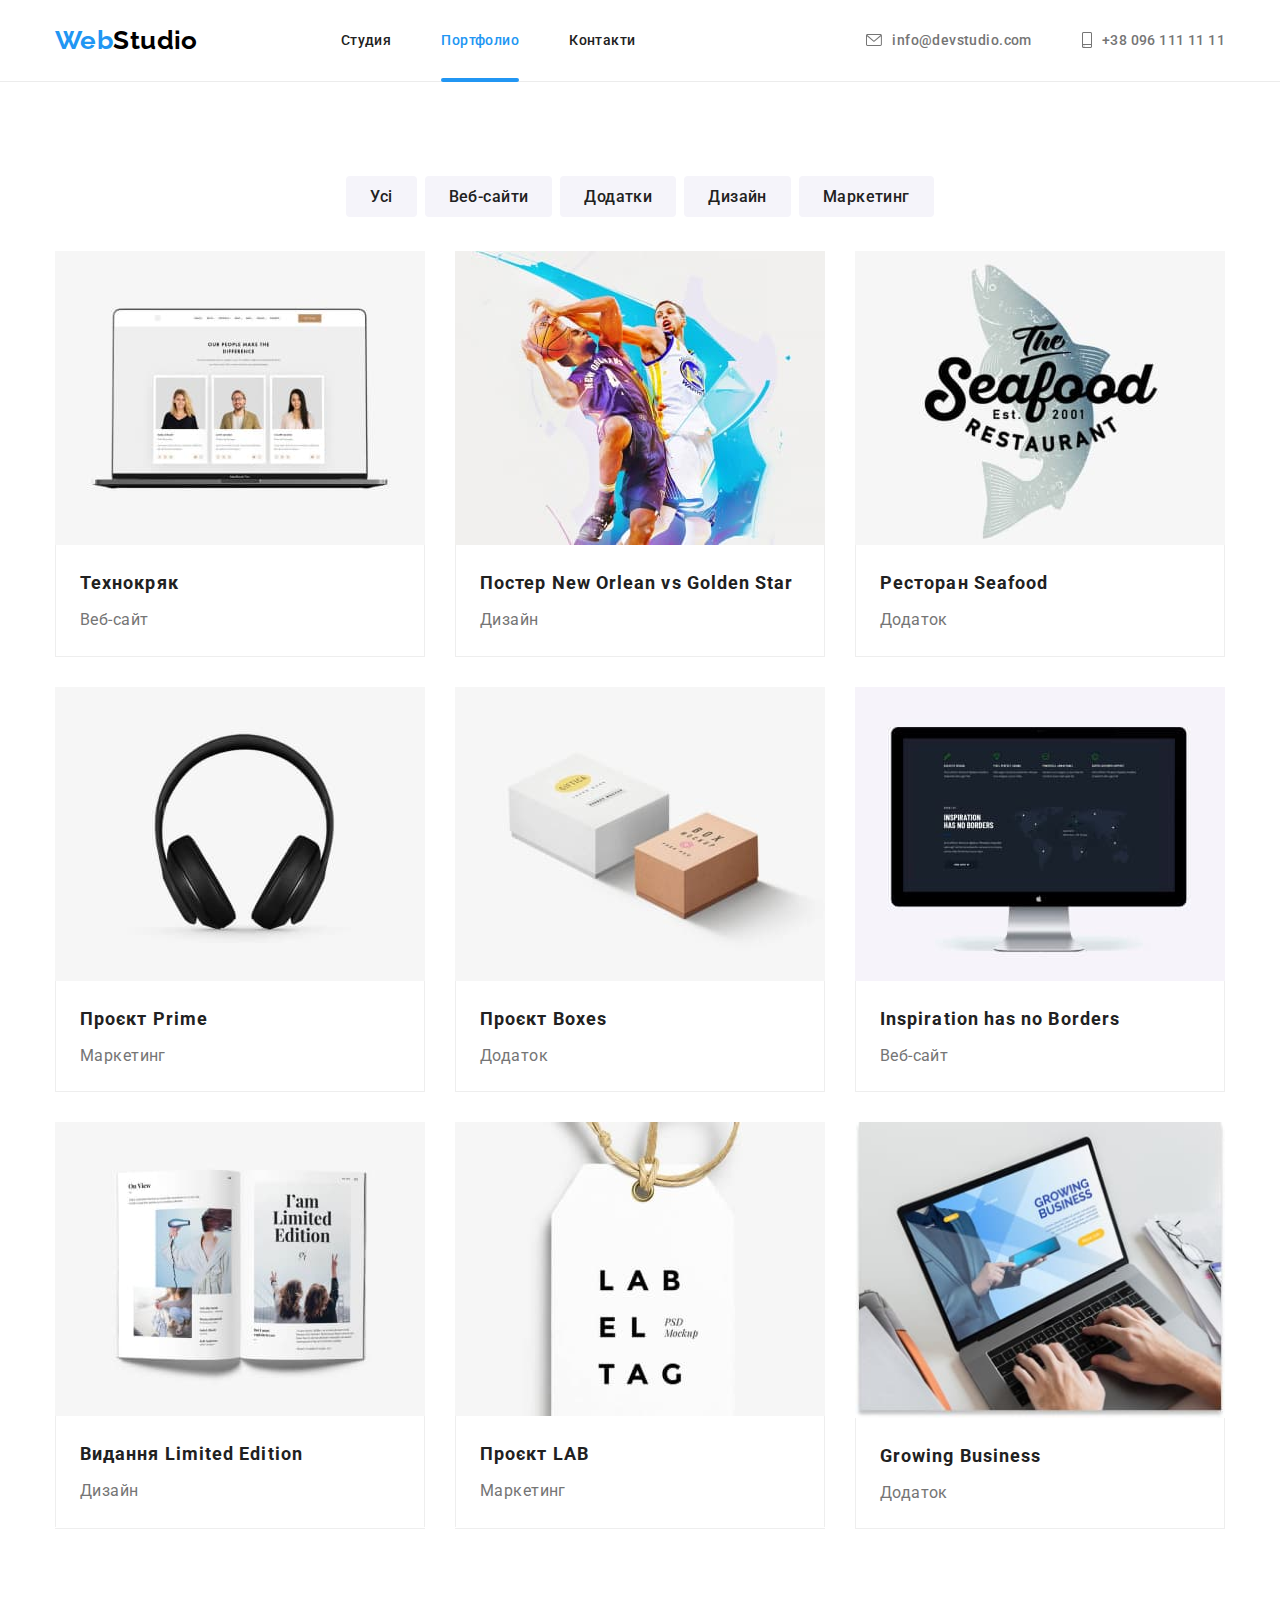
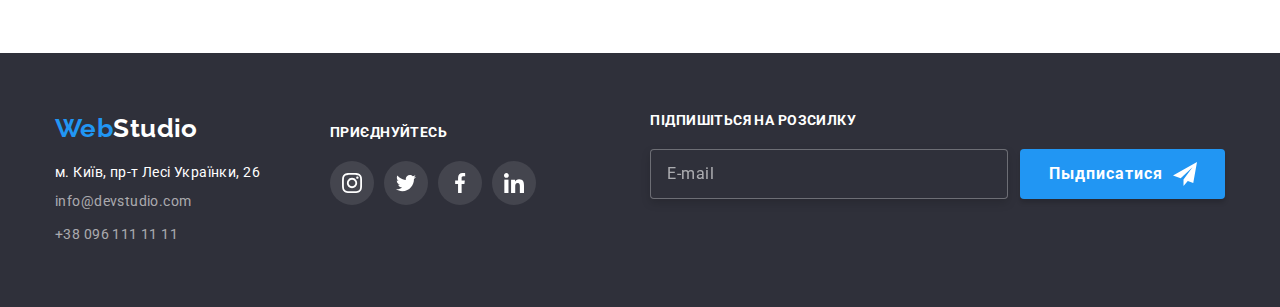
==== portfolio.html @ 38847d5a "HW7" ====
<!DOCTYPE html>
<html lang="uk">
<head>
    <meta charset="UTF-8">
    <meta http-equiv="X-UA-Compatible" content="IE=edge">
    <meta name="viewport" content="width=device-width, initial-scale=1.0">
    <title>Портфоліо </title>
    <link rel="stylesheet"
    href="https://cdnjs.cloudflare.com/ajax/libs/modern-normalize/1.0.0/modern-normalize.min.css"/>
    <link href="https://fonts.googleapis.com/css2?family=Raleway:wght@700&family=Roboto:wght@400;500;700;900&display=swap" rel="stylesheet">
    <link rel="stylesheet" href="./css/styles.css">
</head>
<body>
  <header>
    <div class="container wrapper">
         
        <nav class="menu">
            <a href="./index.html" class="logo link" lang="en"><span class="logo-blue link-logo">Web</span><span
                class="logo-black">Studio</span></a>
<!-- Навігація  -->                
           <ul class=" list list-flex">
        <li>
          <li><a href="./index.html" class="link menu-nav link-nav">Студия</a></li>
          <li><a href="./portfolio.html" class="link-current current link link-nav">Портфолио</a></li>
        <li><a href="./" class="menu-nav link link-nav">Контакти</a></li>
    </ul>
 </nav>
 <!-- Контакти  --></ul>
                </nav>
                <ul class="list  list-flex">
                    <li>
                        <a href="mailto:info@devstudio.com" class="menu-contact link link-nav">
                            <svg class="menu-icons" width="16" height="12">
                      <use href="./images/icons.svg.svg#icon-envelope"></use>
                    </svg>info@devstudio.com</a>
                    </li>
                    <li>
                     <a href="tel:+380961111111" class="menu-contact link link-nav">
                    <svg class="menu-icons" width="10" height="16">
                      <use href="./images/icons.svg.svg#icon-smartphone"></use>
                    </svg> +38 096 111 11 11</a>
                    </li>
                    </ul>
</div>  
</header>
    <main>
<!-- Продукти -->
      <section  class="navigation-projects">
        <div class="container">
            <h1 class="section-title visually-hidden" > Проєкти </h1>
     <ul class="list  projects-filter">
        <li class="projects-list">
            <button type="button" class="buttons current hero-button">Усі</button>
        </li>
        <li class="projects-list">
            <button type="button" class="buttons  hero-button"> Веб-сайти </button>
        </li>
        <li class="projects-list">
            <button type="button" class="buttons  hero-button"> Додатки</button>
        </li>
        <li class="projects-list"> 
            <button type="button" class="buttons hero-button"> Дизайн </button>
        </li>
        <li class="projects-list">
            <button type="button" class="buttons  hero-button">Маркетинг</button>
        </li>
       </ul>
<!-- Наші роботи -->
       <ul class="list portfolio-items ">
        <li  class="portfolio-element ">
            <a href="#" class="link portfolio-overlay "  >
                <div class="cards-position">
                <img src="./images/photo_1.jpg" alt="зображення веб сайту " width="370" height="294">
                <div class="overlay">
                  <p>Ресурс пропонує комплексні пропозиції з різним рівнем функціоналу та сервісів.
                  Все це дозволить відвідувачу отримати вичерпні відомості про компанію чи приватну особу.
                </p>
                </div>
                </div>
                 <div class="portfolio-cards">
                <h2 class="section-title  portfolio-title">Технокряк</h2>
                <p class="portfolio-text">Веб-сайт</p>
            </div>
            </a>
        </li>
        <li class="portfolio-element">
            <a href="#" class="link portfolio-overlay">
              <div class="cards-position"> 
            <img src="./images/photo_2.jpg" alt="змагання" width="370" height="294" >
            <div class="overlay">
              <p>Ресурс пропонує комплексні пропозиції з різним рівнем функціоналу та сервісів.
              Все це дозволить відвідувачу отримати вичерпні відомості про компанію чи приватну особу.
            </p>
            </div>
            </div>
             <div class="portfolio-cards">
            <h2 class="section-title portfolio-title">Постер New Orlean vs Golden Star</h2>
            <p class="portfolio-text"> Дизайн</p>
        </div>
        </a>
        </li>
        <li class="portfolio-element">
            <a href="#" class="link portfolio-overlay ">
              <div class="cards-position"> 
            <img src="./images/photo_3.jpg" alt="логотип ресторану" width="370" height="294" >
            <div class="overlay">
              <p>Ресурс пропонує комплексні пропозиції з різним рівнем функціоналу та сервісів.
              Все це дозволить відвідувачу отримати вичерпні відомості про компанію чи приватну особу.
            </p>
            </div>
            </div>
             <div class="portfolio-cards">
            <h2 class="section-title portfolio-title"> Ресторан Seafood</h2>
            <p class="portfolio-text">Додаток</p>
        </div>
        </a>
        </li>

            <li class="portfolio-element">
                <a href="#" class="link portfolio-overlay">
                  <div class="cards-position"> 

                <img src="./images/photo_4.jpg" alt="навушники" width="370" height="294" >
                <div class="overlay">
                  <p>Ресурс пропонує комплексні пропозиції з різним рівнем функціоналу та сервісів.
                  Все це дозволить відвідувачу отримати вичерпні відомості про компанію чи приватну особу.
                </p>
                </div>
                </div>
                 <div class="portfolio-cards">
                <h2 class="section-title portfolio-title"> Проєкт Prime </h2>
                <p class="portfolio-text">Маркетинг</p>
            </div>
            </a>
            </li>
            <li class="portfolio-element">
                <a href="#" class="link portfolio-overlay  "> 
                  <div class="cards-position"> 
                <img src="./images/photo_5.jpg" alt="дві коробки" width="370" height="294" >
                <div class="overlay">
                  <p>Ресурс пропонує комплексні пропозиції з різним рівнем функціоналу та сервісів.
                  Все це дозволить відвідувачу отримати вичерпні відомості про компанію чи приватну особу.
                </p>
                </div>
                </div>
                 <div class="portfolio-cards">
                    <h2 class="section-title portfolio-title">Проєкт Boxes</h2>
                    <p class="portfolio-text">Додаток</p>
        </div>
            </a>
            </li>

            <li class="portfolio-element">
                <a href="#" class="link portfolio-overlay">
                  <div class="cards-position"> 
                <img src="./images/photo_6.jpg" alt="монітор" width="370" height="294" >
                <div class="overlay">
                  <p>Ресурс пропонує комплексні пропозиції з різним рівнем функціоналу та сервісів.
                  Все це дозволить відвідувачу отримати вичерпні відомості про компанію чи приватну особу.
                </p>
                </div>
                </div>
                 <div class="portfolio-cards">
                  <h2 class="section-title portfolio-title">Inspiration has no Borders</h2>
            <p class="portfolio-text">Веб-сайт</p>
        </div>
            </a>
            </li>

            <li class="portfolio-element">
                <a href="#" class="link  portfolio-overlay">
                  <div class="cards-position"> 
                <img src="./images/photo_7.jpg" width="370" height="294" alt="журнал">
                <div class="overlay">
                  <p>Ресурс пропонує комплексні пропозиції з різним рівнем функціоналу та сервісів.
                  Все це дозволить відвідувачу отримати вичерпні відомості про компанію чи приватну особу.
                </p>
                </div>
                </div>
                 <div class="portfolio-cards">
                <h2 class="section-title portfolio-title">Видання Limited Edition</h2>
            <p class="portfolio-text">Дизайн</p>
        </div>
            </a>
            </li>
            <li class="portfolio-element">
                <a href="#" class="link portfolio-overlay">
                  <div class="cards-position"> 
                <img src="./images/photo_8.jpg" width="370" height="294" alt="металічна підвіска ">
                <div class="overlay">
                  <p>Ресурс пропонує комплексні пропозиції з різним рівнем функціоналу та сервісів.
                  Все це дозволить відвідувачу отримати вичерпні відомості про компанію чи приватну особу.
                </p>
                </div>
                </div>
                 <div class="portfolio-cards">
                <h2 class="section-title portfolio-title">Проєкт LAB</h2>
                <p class="portfolio-text">Маркетинг</p>
            </div>
            </a>
            </li>
            
            <li class="portfolio-element">
                <a href="#" class="link portfolio-overlay">
                  <div class="cards-position"> 
                <img src="./images/photo_9.jpg" width="370" alt="ноут бук">
                <div class="overlay">
                  <p>Ресурс пропонує комплексні пропозиції з різним рівнем функціоналу та сервісів.
                  Все це дозволить відвідувачу отримати вичерпні відомості про компанію чи приватну особу.
                </p>
                </div>
                </div>
                 <div class="portfolio-cards">
                <h2 class="section-title portfolio-title">Growing Business</h2>
            <p class="portfolio-text">Додаток</p>
        </div>
     </a>
        </li>
    </ul>
</div>
</section>
</main>
<!--Футер -->
<footer class="footer">
    <div class="container">
      <div class="footer-container">
        <div class="footer-wrapper">
            <a href="./index.html" class="logo link logo-white" lang="en"><span class="logo-blue">Web</span><span
                class="footer-studio">Studio</span></a>
            <address>
              <ul class="contacts list">
               <li class="logo-white">
                 <a href="https://www.google.com/maps/d/viewer?mid=10uSM3H-mIU3GznYo2szRIEphczw&h" target="_blank" rel="noreferrer noopener"
                    class="link footer-list "><span class="footer-address">
                         м. Київ, пр-т Лесі Українки, 26 </span></a>
                </li>
                <li>
                  <a href="mailto:info@devstudio.com" class="link footer-contacts footer-list" >info@devstudio.com</a>
                </li>
                <li>
                  <a href="tel:+380961111111" class="link footer-contacts">+38 096 111 11 11</a>
                </li>
              </ul>
             </address>
            </div>
            <div class="footer-social">
              <p class="footer-title">Приєднуйтесь</p>
              <ul class="social-list list">
                <li class="social-item">
                  <a href="#" class="social-link social-list-item ">
                    <svg class="social-icon">
                      <use href="./images/icons.svg.svg#icon-instagram-2"></use>
                    </svg>
                  </a>
                </li>
                <li class="social-item" >
                   <a href="#" class="social-link social-list-item ">
                  <svg class="social-icon">
                    <use href="./images/icons.svg.svg#icon-twitter-1"></use>
                  </svg>
                </a>

                </li>
                <li class="social-item">
                  <a href="#" class="social-link social-list-item ">
                    <svg class="social-icon">
                      <use href="./images/icons.svg.svg#icon-facebook-1"></use>
                    </svg>
                  </a>
                </li>
                <li class="social-item">
                  <a href="#" class="social-link social-list-item ">
                    <svg class="social-icon">
                      <use href="./images/icons.svg.svg#icon-linkedin-1"></use>
                    </svg>
                  </a>
                </li>
              </ul>
        </div>
        <div class="subskribe-newsletter">
          <p class=" subscribe-text">Підпишіться на розсилку</p>
          <form autocomplete="off " class="subscribe-form">
          <input class="subscribe-input" type="email" name="mail" placeholder="E-mail "required >
          <button class="subscribe-button" type="submit"> Пыдписатися </button>
        </form>
        </div>
     </div> 
</footer>
<script src="./js/modal.js"></script>
</body>
</html>
---- css/styles.css ----
/*
 wrapper, list, current, menu-nav, list-flex-  Навігація 
 link ,section-title,portfolio-title,  portfolio-text .portfolio-items . projects-filter .portfolio-element portfolio-cards- Наші роботи 
 link,footer,footer-wrapper,logo,logo-white,footer-address footer-list- - Футер
 menu, -Лого
 menu-nav, menu-contact, list-flex, link-nav- Контакти
 current,visually-hidden,title-size,section-works , list-works ,list-fotos - Чим займаємось 
 hero ,hero-container,hero-title, hero-button , section-features - Герой 
 list-title, list-text ,features-list -Особливості 
 title-size, team , team-name ,team-list, team-items ,cards ,team-foto - Наша команда 
 buttons buttons:focus,buttons:hover,navigation-projects- Продукти 
*/
:root {
  --primary-text-color: #212121;
  --nav-contact-color: #757575;
  --title-text-color: #000000;
  --accent-color: #2196F3;
  --title-color: #FFFFFF;
  --background-accent-color: #2f303a;
  --team-background-color: #f5f4fa;
  --footer-email-tel: rgba(255, 255, 255, 0.6);
  --footer-social-link: rgba(255, 255, 255, 0.1);
  --header-border: #ececec;
  --portfolio-border: #eeeeee;
  --team-social-icon: #afb1b8;
  --hero-btn: #188CE8;
  --cubic: cubic-bezier(0.4, 0, 0.2, 1);
  --hero-gradient: rgba(47, 48, 58, 0.4);
  --modal-shadow: 0px 1px 3px rgba(0, 0, 0, 0.12), 0px 1px 1px rgba(0, 0, 0, 0.14),
    0px 2px 1px rgba(0, 0, 0, 0.2);
}

/*----------BODY----------*/

body {
  font-family: "Roboto", sans-serif;
  font-weight: 400;
  font-size: 14px;
  line-height: 1.2;
  letter-spacing: 0.03em;
  background-color: var(--title-color);
  color: var(--nav-contact-color);
}


button {
  cursor: pointer;
}

address {
  font-style: normal;
}

header {
  border-bottom: 1px solid var(--header-border);
}

img {
  display: block;
}


h3,
p,
ul{
  margin: 0px;
  padding: 0px;
}
.visually-hidden {
  position: absolute;
  overflow: hidden;
  clip: rect(1px, 1px, 1px, 1px);
  padding: 0;
  border: 0;
  height: 1px;
  width: 1px;

}



.container {
  width: 1200px;
  padding-left: 15px;
  padding-right: 15px;
  text-align: center;
  margin-right: auto;
  margin-left: auto;
}

.wrapper {

  display: flex;

  justify-content: space-between;

  align-items: center;

  text-align: left;

}


.list {
  list-style: none;
  margin: 0;
  padding: 0;
}



.link {
  text-decoration: none;
  list-style: none;
  transition: color 250ms var(--cubic);

}


.section-title {
  font-weight: 700;
  color: var(--primary-text-color)
}


/*----------HEADER----------*/
.menu {
  font-weight: 500;
  display: flex;
  align-items: center;
}

.current {
  color: var(--accent-color);
}

.menu-nav {
  color: var(--primary-text-color);
}

.menu-contact {
  color: var(--nav-contact-color);
  font-weight: 500;
}

.logo {
  font-family: "Raleway", san-serif;
  font-weight: 700;
  font-size: 26px;
  line-height: inherit;
  margin-right: 93px;
}

.logo-blue {
  color: var(--accent-color);
}

.logo-black {
  color: var(--title-text-color)
}




.current,
.menu-nav:hover,
.menu-nav:focus,
.menu-contact:hover,
.menu-contact:focus,
.footer-contacts:hover,
.footer-contacts:focus {
  color: var(--accent-color);
}

.list-flex {
  display: flex;
}

.list-flex>li:not(:last-child) {
  margin-right: 50px;
}

.link-nav {
  display: flex;
  align-items: center;
  padding-top: 32px;
  padding-bottom: 32px;

}
.current,
.menu-nav {
  position: relative;
}


.link-current::before {
  position: absolute;
  content: "";
  bottom: -1px;
  left: 0;
  display: block;
  width: 100%;
  height: 4px;
  border-radius: 2px;
  background-color: var(--accent-color);
  transition: opacity 250ms var(--cubic), background-color 250ms var(--cubic);
  
}
.item .link-nav {
  position: relative;
}

.link-nav::after {
  position: absolute;
  content: "";
  bottom: -1px;
  left: 0;
  
  display: block;
  width: 100%;
  height: 4px;
  border-radius: 2px;
  background-color: var(--accent-color);
  opacity: 0;
  transition: opacity 250ms cubic-bezier(0.4, 0, 0.2, 1),background-color 250ms cubic-bezier(0.4, 0, 0.2, 1);
}


.link-nav:hover::after,
.link-nav:focus::after {
  transform: scale(1);
  opacity: 1;
  /* transition: transform 250ms cubic-bezier(0.4, 0, 0.2, 1); */
}
.link-logo{
padding: 24px 0px;
}



.menu-icons {
 
  fill: currentColor;
  color: inherit;
  margin-right: 10px;

}

/*----------Герой----------*/



 




.hero {
  text-align: center;
  padding-top: 200px;
  padding-bottom: 200px;
  margin-left: auto;
  margin-right: auto;
  height: 600px;
  max-width: 1600px;
  background-image: linear-gradient(to right, rgba(47, 48, 58, 0.4), rgba(47, 48, 58, 0.4)), url(../images/hero.jpg);
  background-repeat: no-repeat;
  background-position: center;
  background-size: cover;
  outline: 1px solid var(--title-text-color);
  background-color: var(--background-accent-color);}




.hero-container {
  max-width: 696px;
  margin-left: auto;
  margin-right: auto;
}

.hero-title,
.hero-button {
  letter-spacing: 0.06em;
  color: var(--title-color);


}


.hero-title {
  font-weight: 900;
  font-size: 44px;
  line-height: 1.4;
  text-transform: uppercase;

  margin-top: 0;
  margin-bottom: 30px;
  padding: 0;


}


.hero-button {
  font-family: inherit;
  font-weight: 700;
  font-size: 16px;
  line-height: 1.9;
  background-color: var(--accent-color);
  color: var(--title-color);
  border-radius: 4px;
  border-color: transparent;
  
}

.hero-button:hover,
.hero-button:focus{
  background-color: var(--hero-btn)
}
.hero-btn {
  padding: 10px 32px;
  min-width: 200px;
}

/*----------Особливості----------*/

.list-title {
  text-transform: uppercase;
  margin-bottom: 10px;
}

.list-text {
  line-height: 1.7;
}

.section-features {
  padding-top: 94px;
  padding-bottom: 94px;
}

.features-list {
  display: flex;
  text-align: left;
}

.features-list>li {
  width: calc((100% - (3 * 30px)) / 4);
}

.features-list>li:not(:last-child) {
  margin-right: 30px;
}


.features-icon {
  display: flex;
  align-items: center;
  justify-content: center;

  width: 100%;
  height: 120px;
  background-color: var(--team-background-color);
  border-radius: 4px;
  margin-bottom: 30px;
}
/*----------.........................................Чим займаємося................................................................---------*/





.title-size {
  font-size: 36px;
 margin: 0px 0px 50px 0px;
}

.list-works {
  display: flex;
  margin-top: 50px;
}
.section-works {
  padding-bottom: 94px;
}

.list-works>li:not(:last-child) {
  margin-right: 30px;
}

.list-works {
  display: flex;
  margin-top: 50px;
}

.list-foto {
  display: block;
}

.list-img-wrapper{
  position: relative;
}
.list-txt-wrapper {
  position: absolute;
  bottom: 0;
  left: 0;
  display: flex;
  justify-content: center;
  align-items: center;
  width: 100%;
  height: 70px;
  font-weight: 700;
  font-size: 14px;
  line-height: 1.143;
  letter-spacing: 0.03em;
  text-transform: uppercase;
  background-color: rgba(47, 48, 58, 0.8);
  color: var(--title-color);
}
/*----------Наша команда----------*/
.team {
  background-color: var(--team-background-color);
  padding-top: 94px;
  padding-bottom: 94px;
}

.team-name,
.professions {
  font-size: 16px;
}

.professions {
  margin-top: 0;
  margin-bottom: 0;
}

.team-name {
  font-weight: 500;
  color: var(--primary-text-color);
  margin-top: 0;
  margin-bottom: 10px;
}


.team-list {
  display: flex;
}

.cards {
  margin-top: 30px;
  margin-bottom: 30px;
}
.team-items {
  box-shadow: 0 1px 3px rgba(0, 0, 0, 0.12), 0 1px 1px rgba(0, 0, 0, 0.14), 0 2px 1px rgba(0, 0, 0, 0.2);
  border-radius: 0 0 4px 4px;
  background-color: var(--title-color);
}

.team-items:not(:last-child) {
  margin-right: 30px;
}



.team-foto {
  display: block;
}


.social-list {
  display: flex;
  justify-content: center;
 margin-top: 16px;
  
}

.social-list {
  color: var(--team-social-icon);
}

.social-item{
  width: 44px;
  height: 44px;
}

.social-link {
  background-color: var(--title-color);
  fill: currentColor;
  color: inherit;
}

.social-link {
  display: flex;
  align-items: center;
  justify-content: center;
  border-radius: 50%;
  width: 100%;
  height: 100%;
  fill: currentColor;
  color: inherit;
  transition: background-color 250ms var(--cubic);
}

.social-item:not(:last-child) {
  margin-right: 10px;
}

.social-icon {
  width: 20px;
  height: 20px;
  transition: fill var(--team-social-icon)} 


.social-link:hover,
.social-link:focus,
.footer .social-link:hover,
.footer .social-link:focus {
  background-color: var(--accent-color);
  color: var(--title-color);
}

/*----------Our customers----------*/
.customers {
  padding-top: 94px;
  padding-bottom: 94px;
}

.customers-list {
  display: flex;
  color: var(--team-social-icon);
}

.customers-item {
  display: flex;
  justify-content: center;
  align-items: center;
  width: 170px;
  height: 90px;
}

.customers-item:not(:last-child) {
  margin-right: 30px;
}

.customers-link {
  display: flex;
  align-items: center;
  justify-content: center;

  color: inherit;
  width: 100%;
  height: 100%;
  border: 1px solid var(--team-social-icon);
  border-radius: 4px;
  transition: border var(--portfolio-border)
}

.client-icon {
  fill: currentColor;
  transition: fill var(--team-social-icon);
}

.customers-link:hover,
.customers-link:focus {
  color: var(--accent-color);
  border-color: var(--accent-color);
  outline: none;
}
/*----------Футер-------*/


.footer {
  background-color: var(--background-accent-color);
  padding-top: 60px;
  padding-bottom: 60px;

}

.footer-wrapper {
  text-align: left;
  margin-right: 70px;
  
}
.footer-container{
  display: flex;
  align-items: baseline;
  position: relative;
}

.footer .logo {
  display: inline-block;
  
  margin-right: 0px;
  margin-bottom: 20px;
}


.logo-white {
  color: var(--title-color);
}

.footer-address {
  color: var(--title-color);
}

.footer-contacts {
  line-height: 1.7;
  color: var(--footer-email-tel);
}


.footer-list {
  display: inline-block;
  margin-bottom: 9px;
  transition: color 250ms var(--cubic); 
}
.footer-social {
  width: 206px;
}

.footer-title{
  margin-top: 0;
  margin-bottom: 20px;
  font-weight: 700;
  font-size: 14px;
  line-height: 1.14;
  letter-spacing: 0.03em;
  text-transform: uppercase;
  text-align: start;
  color: var(--title-color);
}

.social-list .social-list-item{
  color: var(--title-color);
  background-color: var(--footer-social-link);
  transition: background-color 250ms var(--cubic);
}
.subskribe-newsletter{
text-align: left;
position: absolute;
right: 0;
top: 0;
}
 
.subscribe-newsletter {
  text-align: left;
  position: absolute;
  right: 0;
  top: 0;
}

.subscribe-text {
  margin-bottom: 20px;
  font-size: 14px;
  font-weight: 700;
  line-height: 1.14;
  letter-spacing: 0.03em;
  text-transform: uppercase;
  color: var(--title-color);
}

.subscribe-input {
  width: 358px;
  padding: 15px 16px;
  border: 1px solid rgba(255, 255, 255, 0.3);
  box-sizing: border-box;
  filter: drop-shadow(0px 4px 4px rgba(0, 0, 0, 0.15));
  border-radius: 4px;
  background: var(--background-accent-color);
  margin-right: 12px;
  outline: none;
  color: var(--footer-email-tel);
}

.subscribe-input::placeholder {
  font-weight: 400;
  font-size: 16px;
  line-height: 1.25;
  letter-spacing: 0.03em;
  color: rgba(255, 255, 255, 0.6);
}

.subscribe-form {
  display: flex;
}

.subscribe-button {
  display: flex;
  align-items: center;
  justify-content: center;
  min-width: 200px;
  height: 50px;
  padding: 10px 28px 10px 29px;
  background: var(--accent-color);
  box-shadow: 0px 4px 4px rgba(0, 0, 0, 0.15);
  border-radius: 4px;
  border-style: none;
  cursor: pointer;
  outline: transparent;
  font-family: inherit;
  font-weight: 700;
  font-size: 16px;
  line-height: 1.87;
  letter-spacing: 0.06em;
  color: var(--title-color);
  transition: background 250ms var(--cubic);

}

.subscribe-button:hover,
.subscribe-button:focus {
  background: var(--hero-btn);
}

.subscribe-button::after {
  display: inline-block;
  content: "";
  margin-left: 10px;
  width: 24px;
  height: 24px;
  background-image: url(../images/send.svg);
  background-repeat: no-repeat;
  background-position: center;
  background-size: cover;
}

/* ---------- Closed modal window ---------- */

.backdrop {
  position: fixed;
  top: 0;
  left: 0;
  width: 100%;
  height: 100%;
  background-color: rgba(0, 0, 0, 0.2);

  transition-property: opacity;
  text-decoration: 250ms;
  transition-timing-function: var(--cubic);
}
.backdrop.is-hidden{
  opacity: 0;
  pointer-events: none;
}
.modal {
 padding: 40px;
 position: absolute;
 left: 50%;
 top: 50%;
 transform: translate(-50%,-50%);
  

  min-width: 528px;
  min-height: 581px;
   background-color: var(--title-color);
   box-shadow: 0px 1px 3px rgba(0, 0, 0, 0.12), 0px 1px 1px rgba(0, 0, 0, 0.14),
   0px 2px 1px rgba(0, 0, 0, 0.2);
 border-radius: 4px; ;
}
/* 
.is-hidden {
  opacity: 0;
  pointer-events: none;
  visibility: hidden;
} */

.close-button {
  position: absolute;
  top: 8px;
  right: 8px;
  display: flex;
  align-items: center;
  justify-content: center;
  width: 30px;
  height: 30px;
  padding: 0;
  background: var(--title-color);
  border-radius: 50%;
  border: 1px solid rgba(0, 0, 0, 0.1);
  cursor: pointer;
  color: var(--title-text-color);
  /* transition: fill 250ms var(--cubic), border 250ms var(--cubic); */
  
}
.close-sign {
  fill: currentColor;
  transition-duration: 250ms;
  transition-timing-function: var(--cubic);
}

.close-button:focus{
  outline: none;
}

.close-button:hover .close-sign,
.close-button:focus .close-sign{
  color: var(--accent-color);
}
textarea{
  resize: none;
}
 
.form-name{
  font-size: 20px;
  font-weight: 700;
  line-height: 1.15;
  text-align: center;
  color: var(--primary-text-color);
  margin-top: 0x;
  margin-top: 12px;

}
.form-element{ 
   display: block;
  margin-bottom: 4px;
  font-weight: 400;
  font-size: 12px;
  line-height: 1.17;
  letter-spacing: 0.01em;
  color: var(--nav-contact-color);
}

.field{
  margin-bottom: 10px;
}
.field-holder{
  position: relative;
  cursor: pointer;
}
.form-comment {
  margin-bottom: 20px;
}
.checkbox
 {
  margin-bottom: 30px;
}
.input {
  height: 40px;
  width: 100%;
  border-radius: 4px;
  border: 1px solid rgba(33, 33, 33, 0.2);
  box-sizing: border-box;
  cursor: pointer;
  transition-duration: 250ms;
  transition-timing-function: var(--cubic);
}

.field .input {
  padding-left: 42px;
}
.form-comment .input {
  height: 120px;
  padding: 12px 16px;
}

.form-comment .input::placeholder{
  font-weight: 400;
font-size: 14;
line-height: 1.14;
letter-spacing: 0.01;
color: rgba(117, 117, 117, 0.5);;  
}
.form-icon {
  position: absolute;
  left: 12px;
  bottom: 11px;
  fill: var(--primary-text-color);
  transition-duration: 250ms;
  transition-timing-function: var(--cubic);
}

input:focus, .input:hover{
  outline: none;
  border-color: var(--accent-color) ;
  fill: var(--accent-color) ;

  
}
.field:focus-within .form-icon {
  fill: var(--accent-color);
}
.field:hover .form-icon {
  fill: var(--accent-color);
}
/*-------------------------------------------------------------- чекбокс---------------------------------------------------------------------------------------------------------- */

.checkbox {
  display: flex;
  align-items: center;
  justify-content: center;
}

.old-checkbox + .label {
display: flex;
align-items: center;
justify-content: center;
}

.old-checkbox + .label::before {
  content: " ";
  display: inline-block;
  width: 16px;
  height: 15px;
  cursor: pointer;
  border: 2px solid var(--title-text-color);
  border-radius: 2px;
  margin-right: 7px;
  transition-duration: 250ms;
  transition-timing-function: var(--cubic);
}

.old-checkbox:checked + .label::before {
  background-color: var(--accent-color);
  border-color: var(--accent-color);
  background-image: url(../images/checked.svg);
  background-size: contain;
  background-origin: border-box;
}
.old-checkbox:hover + .label::before,
.old-checkbox:focus + .label::before {
  border-color: var(--accent-color);
}

.checkbox-text {
  display: inline-block;
  font-weight: 400;
  font-size: 14px;
  line-height: 1.71;
  color: var(--nav-contact-color);
}

.checkbox-accent {
  text-decoration-line: underline;
  text-decoration-skip-ink: none;
  color: var(--accent-color);
}
/* ------------------------------------------------------------------------------------кнопка відправити --------------------------------------------------------------------- */

.submit-button {
  display: block;
  margin: 0 auto;
  padding: 10px 55px 10px 56px;
  min-width: 200px;
  border-radius: 4px;
  border-style: none;
  background: var(--accent-color);
  box-shadow: 0px 4px 4px rgba(0, 0, 0, 0.15);
  font-family: inherit;
  font-weight: 700;
  font-size: 16px;
  line-height: 1.88;
  letter-spacing: 0.06em;
  color: var(--title-color);
  cursor: pointer;
  outline: transparent;
  
  transition-duration: 250ms;
  transition-timing-function: var(--cubic);
}
.submit-button:hover,
.submit-button:focus{
  background: var(--hero-btn);
  transition: 250ms var(--cubic);
}
/*----------Page Portfolio.html ----------*/



.buttons {
  padding: 6px 22px;
  font-family: inherit;
  font-weight: 500;
  font-size: 16px;
  line-height: 1.6;
  letter-spacing: inherit;
  color: var(--primary-text-color);
  background-color: var(--team-background-color);
  transition:  color 250ms var(--cubic),
  box-shadow 250ms var(--cubic),
  background-color 250ms var(--cubic);
  }


.buttons:focus,
.buttons:hover {
  color: var(--title-color);
  background-color: var(--accent-color);
  transition: 250ms var(--cubic);
  
}

.buttons:focus,
.buttons:hover {
  box-shadow: 0px 4px 4px 0px rgba(0, 0, 0, 0.1);
  transition: 250ms var(--cubic);
}


.portfolio-title {
  font-size: 18px;
  line-height: 2;
  letter-spacing: 0.06em;
  margin-bottom: 4px;

  margin-top: 0;
}

.portfolio-text {
  font-size: 16px;
  line-height: 1.9;
  color: var(--nav-contact-color);
  margin-top: 0;
  margin-bottom: 0;
}



.navigation-projects {
  padding-top: 94px;
  padding-bottom: 94px;

}


.projects-filter {
display: flex;
justify-content: center;
 margin-bottom: 34px;

}

.projects-list:not(:last-child) {
  margin-right: 8px;
  

}

.projects-list:hover,
.projects-list:focus {
  box-shadow: 0px 1px 1px rgba(0, 0, 0, 0.12), 0px 4px 4px rgba(0, 0, 0, 0.06),
    1px 4px 6px rgba(0, 0, 0, 0.16);
    
}

.portfolio-items {
  display: flex;
  flex-wrap: wrap;
}
/*  width: calc((100% - (2 * 30px)) / 3);
  100% ширини  батька відняти дві відстані між елементами по 30px і розділити на 3 колонки 

  */

  /* кожному третьому правий марджин 0 */


.portfolio-element {
margin-right: 30px;
margin-bottom: 30px;
width: calc((100% - (2 * 30px)) / 3);
border-bottom: 1px solid var(--portfolio-border);
position: relative;
transition: box-shadow var(--cubic);
}

.portfolio-element > .link:hover,
.portfolio-element > .link:focus {
  box-shadow: 0px 1px 1px rgba(0, 0, 0, 0.12), 0px 4px 4px rgba(0, 0, 0, 0.06),
    1px 4px 6px rgba(0, 0, 0, 0.16);
}
.portfolio-element > .link,
.portfolio-element img {
  display: block;
}
.portfolio-element:nth-child(3n) {
  margin-right: 0;
}


.portfolio-cards {
  text-align: left;
  padding: 20px 24px;
 border-left: 1px solid var(--portfolio-border);
 border-right: 1px solid var(--portfolio-border);
}

.cards-position {
  position: relative;
  overflow: hidden;
}

.overlay {
  content: "";
  position: absolute;
  bottom: 0;
  left: 0;
  width: 100%;
  height: 100%;
  margin: 0;
  background: rgba(33, 150, 243, 0.9);
  padding: 50px 24px;
  transform: translateY(101%);
  transition: transform 250ms var(--cubic) ;

}
.overlay > p {
  font-weight: 400;
  font-size: 18px;
  line-height: 1.56;
  color: var(--title-color);
  text-align: left;
  transition: var(--cubic);
}

.portfolio-overlay:hover .overlay,
.portfolio-overlay:focus-within .overlay {
  transform: translateY(0);
}
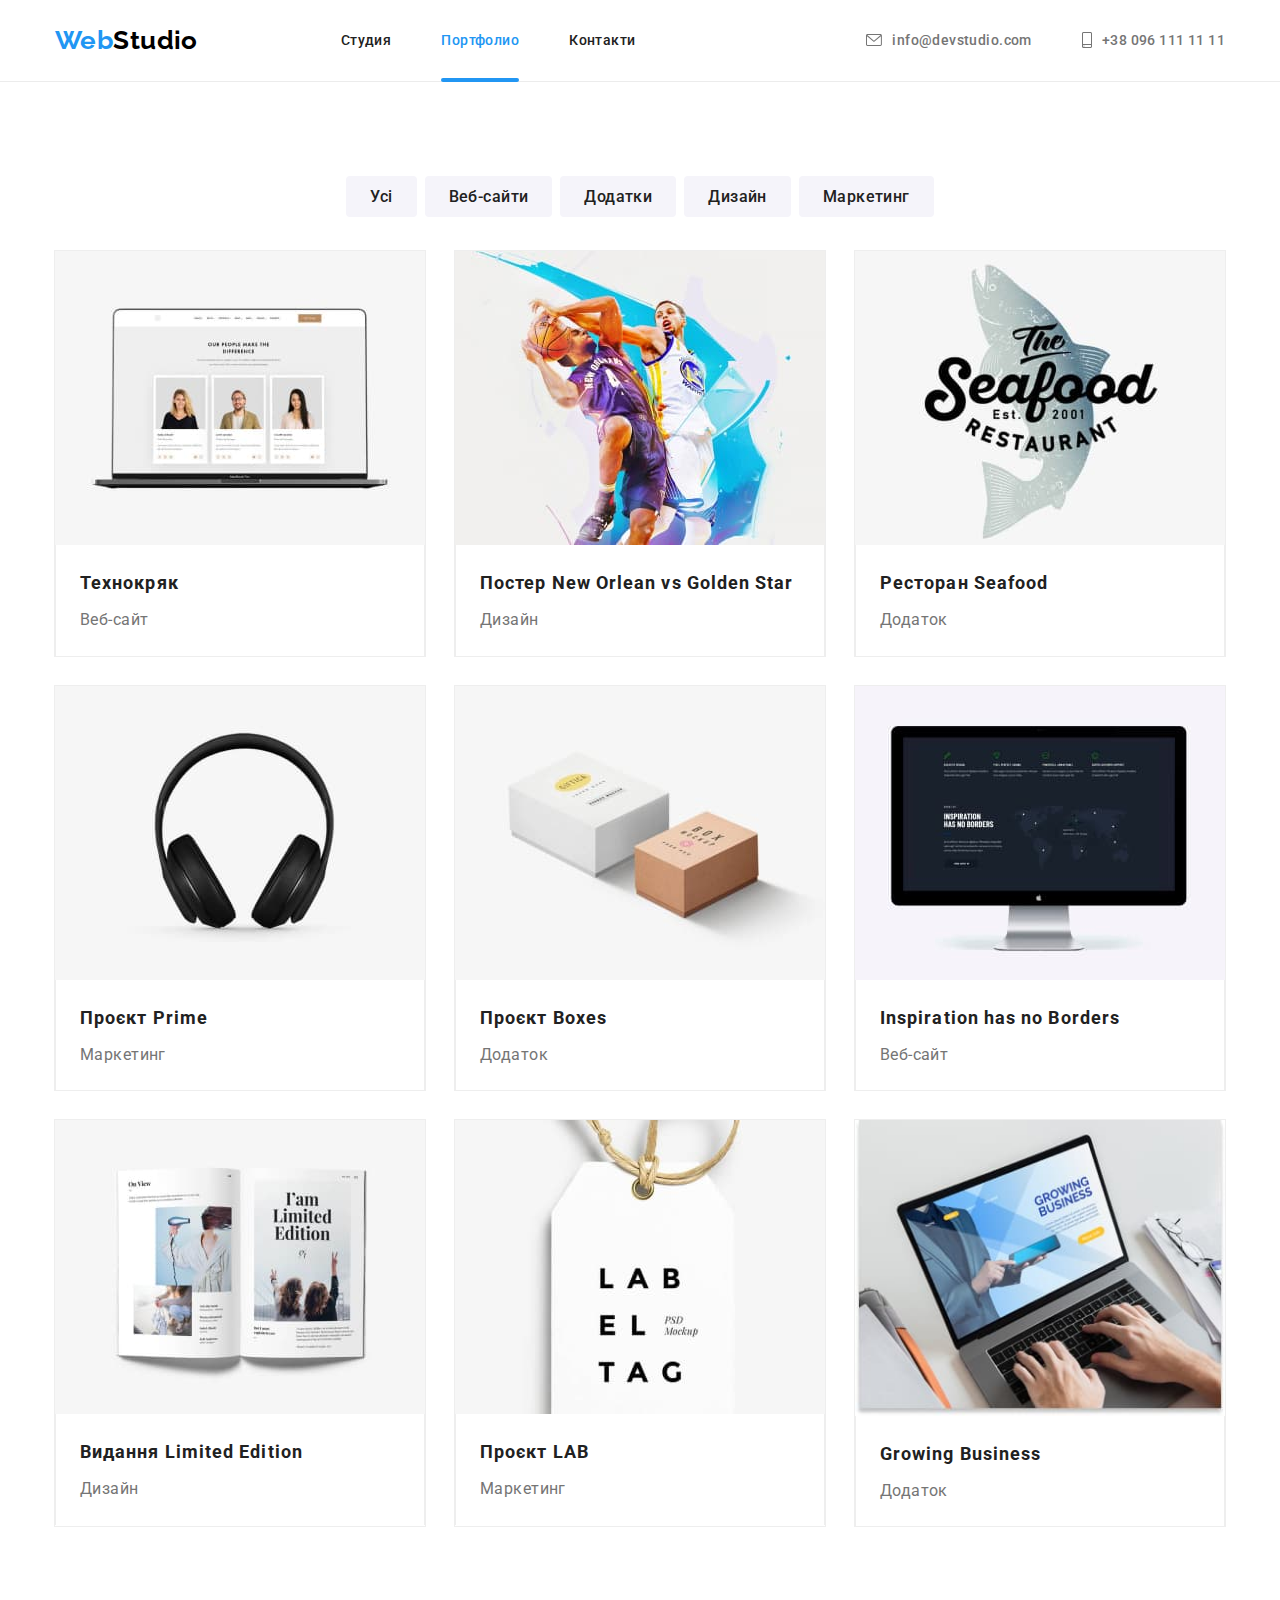
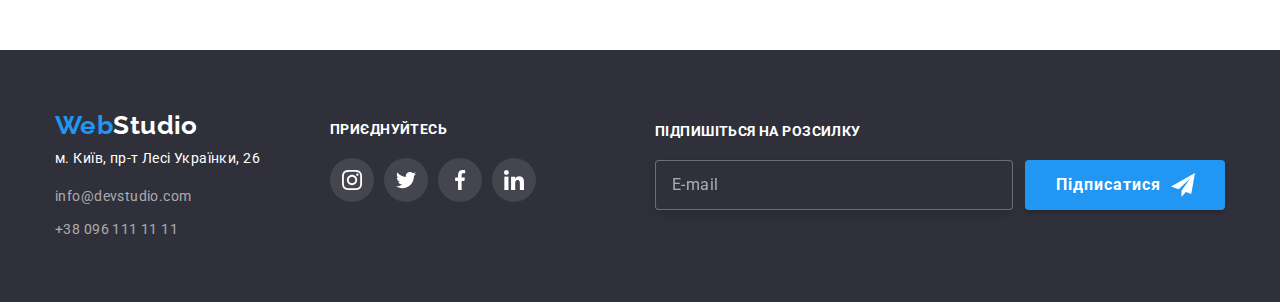
==== commit c27c98e0: "HW7" ====
--- a/portfolio.html
+++ b/portfolio.html
@@ -8,10 +8,11 @@
     <link rel="stylesheet"
     href="https://cdnjs.cloudflare.com/ajax/libs/modern-normalize/1.0.0/modern-normalize.min.css"/>
     <link href="https://fonts.googleapis.com/css2?family=Raleway:wght@700&family=Roboto:wght@400;500;700;900&display=swap" rel="stylesheet">
-    <link rel="stylesheet" href="./css/styles.css">
+    <!-- <link rel="stylesheet" href="./css/styles.css"> -->
+     <link rel="stylesheet" href="./css/main.min.css">
 </head>
 <body>
-  <header>
+  <header >
     <div class="container wrapper">
          
         <nav class="menu">
@@ -277,11 +278,11 @@
                 </li>
               </ul>
         </div>
-        <div class="subskribe-newsletter">
+        <div class="subscribe-newsletter">
           <p class=" subscribe-text">Підпишіться на розсилку</p>
           <form autocomplete="off " class="subscribe-form">
           <input class="subscribe-input" type="email" name="mail" placeholder="E-mail "required >
-          <button class="subscribe-button" type="submit"> Пыдписатися </button>
+          <button class="subscribe-button" type="submit"> Підписатися </button>
         </form>
         </div>
      </div> 
--- a/css/styles.css
+++ b/css/styles.css
@@ -10,28 +10,28 @@
  title-size, team , team-name ,team-list, team-items ,cards ,team-foto - Наша команда 
  buttons buttons:focus,buttons:hover,navigation-projects- Продукти 
 */
-:root {
-  --primary-text-color: #212121;
-  --nav-contact-color: #757575;
-  --title-text-color: #000000;
-  --accent-color: #2196F3;
-  --title-color: #FFFFFF;
-  --background-accent-color: #2f303a;
-  --team-background-color: #f5f4fa;
-  --footer-email-tel: rgba(255, 255, 255, 0.6);
-  --footer-social-link: rgba(255, 255, 255, 0.1);
-  --header-border: #ececec;
-  --portfolio-border: #eeeeee;
-  --team-social-icon: #afb1b8;
-  --hero-btn: #188CE8;
-  --cubic: cubic-bezier(0.4, 0, 0.2, 1);
-  --hero-gradient: rgba(47, 48, 58, 0.4);
-  --modal-shadow: 0px 1px 3px rgba(0, 0, 0, 0.12), 0px 1px 1px rgba(0, 0, 0, 0.14),
-    0px 2px 1px rgba(0, 0, 0, 0.2);
-}
-
+/* :root {
+  --primary-text-color: #212121; */
+  /* --nav-contact-color: #757575; */
+  /* --title-text-color: #000000; */
+  /* --accent-color: #2196F3; */
+  /* --title-color: #FFFFFF; */
+  /* --background-accent-color: #2f303a; */
+  /* --team-background-color: #f5f4fa; */
+  /* --footer-email-tel: rgba(255, 255, 255, 0.6); */
+  /* --footer-social-link: rgba(255, 255, 255, 0.1); */
+  /* --header-border: #ececec; */
+  /* --portfolio-border: #eeeeee; */
+  /* --hero-gradient: rgba(47, 48, 58, 0.4); */
+    /* --team-social-icon: #afb1b8; */
+  /* --cubic: cubic-bezier(0.4, 0, 0.2, 1); */
+    /* --hero-btn: #188CE8; */
+
+ 
+
+    
 /*----------BODY----------*/
-
+/* 
 body {
   font-family: "Roboto", sans-serif;
   font-weight: 400;
@@ -40,33 +40,33 @@
   letter-spacing: 0.03em;
   background-color: var(--title-color);
   color: var(--nav-contact-color);
-}
-
-
+} */
+
+/* 
 button {
   cursor: pointer;
-}
-
-address {
+} */
+
+/* address {
   font-style: normal;
-}
-
+} */
+/* 
 header {
   border-bottom: 1px solid var(--header-border);
-}
-
+} */
+/* 
 img {
   display: block;
-}
-
-
+} */
+
+/* 
 h3,
 p,
 ul{
   margin: 0px;
   padding: 0px;
-}
-.visually-hidden {
+} */
+/* .visually-hidden {
   position: absolute;
   overflow: hidden;
   clip: rect(1px, 1px, 1px, 1px);
@@ -75,20 +75,20 @@
   height: 1px;
   width: 1px;
 
-}
-
-
-
-.container {
+} */
+
+
+
+/* .container {
   width: 1200px;
   padding-left: 15px;
   padding-right: 15px;
   text-align: center;
   margin-right: auto;
   margin-left: auto;
-}
-
-.wrapper {
+} */
+
+/* .wrapper {
 
   display: flex;
 
@@ -98,101 +98,103 @@
 
   text-align: left;
 
-}
-
-
-.list {
+} */
+
+
+/* .list {
   list-style: none;
   margin: 0;
   padding: 0;
-}
-
-
-
+} */
+
+
+/* 
 .link {
   text-decoration: none;
   list-style: none;
   transition: color 250ms var(--cubic);
 
-}
-
-
+} */
+
+/* 
 .section-title {
   font-weight: 700;
   color: var(--primary-text-color)
-}
+} */
 
 
 /*----------HEADER----------*/
-.menu {
+/* .menu {
   font-weight: 500;
   display: flex;
   align-items: center;
-}
-
+} */
+/* 
 .current {
   color: var(--accent-color);
-}
-
-.menu-nav {
+} */
+
+/* .menu-nav {
   color: var(--primary-text-color);
-}
-
-.menu-contact {
+} */
+
+/* .menu-contact {
   color: var(--nav-contact-color);
   font-weight: 500;
-}
-
+} */
+/* 
 .logo {
   font-family: "Raleway", san-serif;
   font-weight: 700;
   font-size: 26px;
   line-height: inherit;
   margin-right: 93px;
-}
-
-.logo-blue {
+} */
+
+/* .logo-blue {
   color: var(--accent-color);
-}
-
+} */
+/* 
 .logo-black {
   color: var(--title-text-color)
-}
-
-
-
-
-.current,
-.menu-nav:hover,
+} */
+
+
+
+/* 
+/* .current, */
+/* .menu-nav:hover,
 .menu-nav:focus,
 .menu-contact:hover,
 .menu-contact:focus,
 .footer-contacts:hover,
 .footer-contacts:focus {
   color: var(--accent-color);
-}
-
+} */ */
+
+
+/* 
 .list-flex {
   display: flex;
-}
-
-.list-flex>li:not(:last-child) {
+} */
+
+/* .list-flex>li:not(:last-child) {
   margin-right: 50px;
-}
-
-.link-nav {
+} */
+
+/* .link-nav {
   display: flex;
   align-items: center;
   padding-top: 32px;
   padding-bottom: 32px;
 
-}
-.current,
+} */
+/* .current,
 .menu-nav {
   position: relative;
-}
-
-
+} */
+
+/* 
 .link-current::before {
   position: absolute;
   content: "";
@@ -231,20 +233,20 @@
   transform: scale(1);
   opacity: 1;
   /* transition: transform 250ms cubic-bezier(0.4, 0, 0.2, 1); */
-}
+/* }
 .link-logo{
 padding: 24px 0px;
-}
-
-
-
+} */ */
+
+
+/* 
 .menu-icons {
  
   fill: currentColor;
   color: inherit;
   margin-right: 10px;
 
-}
+} */
 
 /*----------Герой----------*/
 
@@ -255,7 +257,7 @@
 
 
 
-.hero {
+/* .hero {
   text-align: center;
   padding-top: 200px;
   padding-bottom: 200px;
@@ -268,17 +270,17 @@
   background-position: center;
   background-size: cover;
   outline: 1px solid var(--title-text-color);
-  background-color: var(--background-accent-color);}
-
-
-
+  background-color: var(--background-accent-color);} */
+
+
+/* 
 
 .hero-container {
   max-width: 696px;
   margin-left: auto;
   margin-right: auto;
-}
-
+} */
+/* 
 .hero-title,
 .hero-button {
   letter-spacing: 0.06em;
@@ -299,10 +301,10 @@
   padding: 0;
 
 
-}
-
-
-.hero-button {
+} */
+
+
+/* .hero-button {
   font-family: inherit;
   font-weight: 700;
   font-size: 16px;
@@ -321,85 +323,81 @@
 .hero-btn {
   padding: 10px 32px;
   min-width: 200px;
-}
+} */
 
 /*----------Особливості----------*/
 
-.list-title {
+/* .list-title {
   text-transform: uppercase;
   margin-bottom: 10px;
-}
-
-.list-text {
+} */
+
+/* .list-text {
   line-height: 1.7;
-}
-
+} */
+/* 
 .section-features {
   padding-top: 94px;
   padding-bottom: 94px;
-}
-
-.features-list {
+} */
+
+/* .features-list {
   display: flex;
   text-align: left;
-}
-
-.features-list>li {
+} */
+
+/* .features-list>li {
   width: calc((100% - (3 * 30px)) / 4);
 }
 
 .features-list>li:not(:last-child) {
   margin-right: 30px;
-}
-
-
-.features-icon {
+} */
+
+
+/* .features-icon {
   display: flex;
   align-items: center;
   justify-content: center;
-
   width: 100%;
   height: 120px;
   background-color: var(--team-background-color);
   border-radius: 4px;
   margin-bottom: 30px;
-}
+} */
 /*----------.........................................Чим займаємося................................................................---------*/
 
 
 
 
 
-.title-size {
+/* .title-size {
   font-size: 36px;
  margin: 0px 0px 50px 0px;
-}
-
-.list-works {
-  display: flex;
-  margin-top: 50px;
-}
-.section-works {
+} */
+
+
+/* .section-works {
   padding-bottom: 94px;
-}
-
+} */
+/* 
 .list-works>li:not(:last-child) {
   margin-right: 30px;
-}
-
+} */
+/* 
 .list-works {
   display: flex;
   margin-top: 50px;
-}
-
-.list-foto {
+} */
+
+/* .list-foto {
   display: block;
-}
-
-.list-img-wrapper{
+} */
+
+/* .list-img-wrapper{
   position: relative;
-}
-.list-txt-wrapper {
+} */
+/* .list-txt-wrapper {
   position: absolute;
   bottom: 0;
   left: 0;
@@ -415,79 +413,84 @@
   text-transform: uppercase;
   background-color: rgba(47, 48, 58, 0.8);
   color: var(--title-color);
-}
+} */
 /*----------Наша команда----------*/
-.team {
+/* .team {
   background-color: var(--team-background-color);
   padding-top: 94px;
   padding-bottom: 94px;
-}
-
-.team-name,
+} */
+
+/* .team-name,
 .professions {
   font-size: 16px;
-}
-
+} */
+/* 
 .professions {
   margin-top: 0;
   margin-bottom: 0;
-}
-
-.team-name {
+} */
+
+/* .team-name {
   font-weight: 500;
   color: var(--primary-text-color);
   margin-top: 0;
   margin-bottom: 10px;
-}
-
-
+} */
+
+/* 
 .team-list {
   display: flex;
-}
-
-.cards {
+} */
+
+/* .cards {
   margin-top: 30px;
   margin-bottom: 30px;
-}
-.team-items {
+} */
+/* .team-items {
   box-shadow: 0 1px 3px rgba(0, 0, 0, 0.12), 0 1px 1px rgba(0, 0, 0, 0.14), 0 2px 1px rgba(0, 0, 0, 0.2);
   border-radius: 0 0 4px 4px;
   background-color: var(--title-color);
-}
-
-.team-items:not(:last-child) {
+} */
+
+/* .team-items:not(:last-child) {
   margin-right: 30px;
-}
-
-
-
+} */
+
+
+/* 
 .team-foto {
   display: block;
-}
-
-
-.social-list {
+} */
+
+
+/* .social-list {
   display: flex;
   justify-content: center;
  margin-top: 16px;
   
-}
-
+} */
+/* 
 .social-list {
   color: var(--team-social-icon);
-}
-
-.social-item{
+} */
+
+/* .social-item{
   width: 44px;
   height: 44px;
-}
-
-.social-link {
+} */
+
+/* .social-item:not(:last-child) {
+  margin-right: 10px;
+} */
+
+
+/* .social-link {
   background-color: var(--title-color);
   fill: currentColor;
   color: inherit;
-}
-
+} */
+/* 
 .social-link {
   display: flex;
   align-items: center;
@@ -498,50 +501,47 @@
   fill: currentColor;
   color: inherit;
   transition: background-color 250ms var(--cubic);
-}
-
-.social-item:not(:last-child) {
-  margin-right: 10px;
-}
-
+} */
+
+/* 
 .social-icon {
   width: 20px;
   height: 20px;
-  transition: fill var(--team-social-icon)} 
-
-
+  transition: fill var(--team-social-icon)}  */
+
+/* 
 .social-link:hover,
 .social-link:focus,
 .footer .social-link:hover,
 .footer .social-link:focus {
   background-color: var(--accent-color);
   color: var(--title-color);
-}
-
-/*----------Our customers----------*/
-.customers {
+} */
+
+/*---------Наша к----------*/
+/* .customers {
   padding-top: 94px;
   padding-bottom: 94px;
-}
-
-.customers-list {
+} */
+
+/* .customers-list {
   display: flex;
   color: var(--team-social-icon);
-}
-
-.customers-item {
+} */
+
+/* .customers-item {
   display: flex;
   justify-content: center;
   align-items: center;
   width: 170px;
   height: 90px;
-}
-
-.customers-item:not(:last-child) {
+} */
+
+/* .customers-item:not(:last-child) {
   margin-right: 30px;
-}
-
-.customers-link {
+} */
+
+/* .customers-link {
   display: flex;
   align-items: center;
   justify-content: center;
@@ -552,71 +552,73 @@
   border: 1px solid var(--team-social-icon);
   border-radius: 4px;
   transition: border var(--portfolio-border)
-}
-
-.client-icon {
-  fill: currentColor;
-  transition: fill var(--team-social-icon);
-}
-
+} */
+/* 
 .customers-link:hover,
 .customers-link:focus {
   color: var(--accent-color);
   border-color: var(--accent-color);
   outline: none;
-}
+} */
+/* .client-icon {
+  fill: currentColor;
+  transition: fill var(--team-social-icon);
+} */
+
+
 /*----------Футер-------*/
 
 
-.footer {
+/* .footer {
   background-color: var(--background-accent-color);
   padding-top: 60px;
   padding-bottom: 60px;
 
-}
-
-.footer-wrapper {
+} */
+
+/* .footer-wrapper {
   text-align: left;
   margin-right: 70px;
   
-}
-.footer-container{
+} */
+
+/* .footer-container{
   display: flex;
   align-items: baseline;
   position: relative;
-}
-
+} */
+/* 
 .footer .logo {
-  display: inline-block;
-  
+  display: inline-block; */
+/*   
   margin-right: 0px;
   margin-bottom: 20px;
-}
-
-
-.logo-white {
-  color: var(--title-color);
-}
-
-.footer-address {
-  color: var(--title-color);
-}
-
+} */
+
+
+/* .logo-white {
+  color: var(--title-color);
+} */
+
+/* .footer-address {
+  color: var(--title-color);
+} */
+/* 
 .footer-contacts {
   line-height: 1.7;
   color: var(--footer-email-tel);
-}
-
-
-.footer-list {
+} */
+
+
+/* .footer-list {
   display: inline-block;
   margin-bottom: 9px;
   transition: color 250ms var(--cubic); 
-}
-.footer-social {
+} */
+/* .footer-social {
   width: 206px;
-}
-
+} */
+/* 
 .footer-title{
   margin-top: 0;
   margin-bottom: 20px;
@@ -627,28 +629,23 @@
   text-transform: uppercase;
   text-align: start;
   color: var(--title-color);
-}
-
+} */
+/* 
 .social-list .social-list-item{
   color: var(--title-color);
   background-color: var(--footer-social-link);
   transition: background-color 250ms var(--cubic);
-}
-.subskribe-newsletter{
-text-align: left;
-position: absolute;
-right: 0;
-top: 0;
-}
+} */
+
  
-.subscribe-newsletter {
+/* .subscribe-newsletter {
   text-align: left;
   position: absolute;
   right: 0;
   top: 0;
-}
-
-.subscribe-text {
+} */
+
+/* .subscribe-text {
   margin-bottom: 20px;
   font-size: 14px;
   font-weight: 700;
@@ -656,9 +653,9 @@
   letter-spacing: 0.03em;
   text-transform: uppercase;
   color: var(--title-color);
-}
-
-.subscribe-input {
+} */
+
+/* .subscribe-input {
   width: 358px;
   padding: 15px 16px;
   border: 1px solid rgba(255, 255, 255, 0.3);
@@ -721,11 +718,11 @@
   background-repeat: no-repeat;
   background-position: center;
   background-size: cover;
-}
+} */
 
 /* ---------- Closed modal window ---------- */
 
-.backdrop {
+/* .backdrop {
   position: fixed;
   top: 0;
   left: 0;
@@ -740,8 +737,8 @@
 .backdrop.is-hidden{
   opacity: 0;
   pointer-events: none;
-}
-.modal {
+} */
+/* .modal {
  padding: 40px;
  position: absolute;
  left: 50%;
@@ -755,7 +752,7 @@
    box-shadow: 0px 1px 3px rgba(0, 0, 0, 0.12), 0px 1px 1px rgba(0, 0, 0, 0.14),
    0px 2px 1px rgba(0, 0, 0, 0.2);
  border-radius: 4px; ;
-}
+} */
 /* 
 .is-hidden {
   opacity: 0;
@@ -763,7 +760,7 @@
   visibility: hidden;
 } */
 
-.close-button {
+/* .close-button {
   position: absolute;
   top: 8px;
   right: 8px;
@@ -777,29 +774,29 @@
   border-radius: 50%;
   border: 1px solid rgba(0, 0, 0, 0.1);
   cursor: pointer;
-  color: var(--title-text-color);
-  /* transition: fill 250ms var(--cubic), border 250ms var(--cubic); */
+  color: var(--title-text-color); */
+
   
-}
+/* }
 .close-sign {
   fill: currentColor;
   transition-duration: 250ms;
   transition-timing-function: var(--cubic);
-}
-
-.close-button:focus{
+} */
+
+/* .close-button:focus{
   outline: none;
-}
-
-.close-button:hover .close-sign,
+} */
+
+/* .close-button:hover .close-sign,
 .close-button:focus .close-sign{
   color: var(--accent-color);
-}
-textarea{
+} */
+/* textarea{
   resize: none;
 }
- 
-.form-name{
+  */
+/* .form-name{
   font-size: 20px;
   font-weight: 700;
   line-height: 1.15;
@@ -808,8 +805,8 @@
   margin-top: 0x;
   margin-top: 12px;
 
-}
-.form-element{ 
+} */
+/* .form-element{ 
    display: block;
   margin-bottom: 4px;
   font-weight: 400;
@@ -817,23 +814,29 @@
   line-height: 1.17;
   letter-spacing: 0.01em;
   color: var(--nav-contact-color);
-}
-
-.field{
+} */
+
+/* .form-comment {
+  margin-bottom: 20px;
+} */
+/* .form-icon {
+  position: absolute;
+  left: 12px;
+  bottom: 11px;
+  fill: var(--primary-text-color);
+  transition-duration: 250ms;
+  transition-timing-function: var(--cubic);
+} */
+
+/* .field-holder{
   margin-bottom: 10px;
-}
-.field-holder{
   position: relative;
   cursor: pointer;
-}
-.form-comment {
-  margin-bottom: 20px;
-}
-.checkbox
- {
-  margin-bottom: 30px;
-}
-.input {
+} */
+
+
+
+/* .input {
   height: 40px;
   width: 100%;
   border-radius: 4px;
@@ -842,12 +845,12 @@
   cursor: pointer;
   transition-duration: 250ms;
   transition-timing-function: var(--cubic);
-}
-
-.field .input {
+} */
+
+/* .field .input {
   padding-left: 42px;
-}
-.form-comment .input {
+} */
+/* .form-comment .input {
   height: 120px;
   padding: 12px 16px;
 }
@@ -858,44 +861,41 @@
 line-height: 1.14;
 letter-spacing: 0.01;
 color: rgba(117, 117, 117, 0.5);;  
-}
-.form-icon {
-  position: absolute;
-  left: 12px;
-  bottom: 11px;
-  fill: var(--primary-text-color);
-  transition-duration: 250ms;
-  transition-timing-function: var(--cubic);
-}
-
-input:focus, .input:hover{
+} */
+
+
+/* input:focus, .input:hover{
   outline: none;
   border-color: var(--accent-color) ;
   fill: var(--accent-color) ;
 
   
-}
-.field:focus-within .form-icon {
+} */
+/* .field:focus-within .form-icon {
   fill: var(--accent-color);
-}
-.field:hover .form-icon {
+} */ 
+/* .field:hover .form-icon {
   fill: var(--accent-color);
-}
+} */
+
+/* .checkbox {
+  margin-bottom: 30px;
+} */
 /*-------------------------------------------------------------- чекбокс---------------------------------------------------------------------------------------------------------- */
 
-.checkbox {
+/* .checkbox {
   display: flex;
   align-items: center;
   justify-content: center;
-}
-
-.old-checkbox + .label {
+} */
+
+/* .old-checkbox + .label {
 display: flex;
-align-items: center;
-justify-content: center;
-}
-
-.old-checkbox + .label::before {
+align-items: center; */
+
+/* } */
+
+/* .old-checkbox + .label::before {
   content: " ";
   display: inline-block;
   width: 16px;
@@ -906,35 +906,35 @@
   margin-right: 7px;
   transition-duration: 250ms;
   transition-timing-function: var(--cubic);
-}
-
-.old-checkbox:checked + .label::before {
+} */
+
+/* .old-checkbox:checked + .label::before {
   background-color: var(--accent-color);
   border-color: var(--accent-color);
   background-image: url(../images/checked.svg);
   background-size: contain;
   background-origin: border-box;
-}
-.old-checkbox:hover + .label::before,
+} */
+/* .old-checkbox:hover + .label::before,
 .old-checkbox:focus + .label::before {
   border-color: var(--accent-color);
-}
-
-.checkbox-text {
+} */
+
+/* .checkbox-text {
   display: inline-block;
   font-weight: 400;
   font-size: 14px;
   line-height: 1.71;
   color: var(--nav-contact-color);
-}
-
-.checkbox-accent {
+} */
+
+/* .checkbox-accent {
   text-decoration-line: underline;
   text-decoration-skip-ink: none;
   color: var(--accent-color);
-}
+} */
 /* ------------------------------------------------------------------------------------кнопка відправити --------------------------------------------------------------------- */
-
+/* 
 .submit-button {
   display: block;
   margin: 0 auto;
@@ -955,17 +955,17 @@
   
   transition-duration: 250ms;
   transition-timing-function: var(--cubic);
-}
-.submit-button:hover,
+} */
+/* .submit-button:hover,
 .submit-button:focus{
   background: var(--hero-btn);
   transition: 250ms var(--cubic);
-}
+} */
 /*----------Page Portfolio.html ----------*/
 
 
 
-.buttons {
+/* .buttons {
   padding: 6px 22px;
   font-family: inherit;
   font-weight: 500;
@@ -977,24 +977,24 @@
   transition:  color 250ms var(--cubic),
   box-shadow 250ms var(--cubic),
   background-color 250ms var(--cubic);
-  }
-
-
-.buttons:focus,
+  } */
+
+
+/* .buttons:focus,
 .buttons:hover {
   color: var(--title-color);
   background-color: var(--accent-color);
   transition: 250ms var(--cubic);
   
-}
-
-.buttons:focus,
+} */
+
+/* .buttons:focus,
 .buttons:hover {
   box-shadow: 0px 4px 4px 0px rgba(0, 0, 0, 0.1);
   transition: 250ms var(--cubic);
-}
-
-
+} */
+
+/* 
 .portfolio-title {
   font-size: 18px;
   line-height: 2;
@@ -1002,32 +1002,33 @@
   margin-bottom: 4px;
 
   margin-top: 0;
-}
-
+} */
+/* 
 .portfolio-text {
   font-size: 16px;
   line-height: 1.9;
   color: var(--nav-contact-color);
   margin-top: 0;
   margin-bottom: 0;
-}
-
-
-
-.navigation-projects {
+} */
+
+
+
+/* .navigation-projects {
   padding-top: 94px;
   padding-bottom: 94px;
 
-}
-
-
-.projects-filter {
+} */
+
+
+
+/* .projects-filter {
 display: flex;
 justify-content: center;
  margin-bottom: 34px;
 
-}
-
+} */
+/* 
 .projects-list:not(:last-child) {
   margin-right: 8px;
   
@@ -1039,12 +1040,12 @@
   box-shadow: 0px 1px 1px rgba(0, 0, 0, 0.12), 0px 4px 4px rgba(0, 0, 0, 0.06),
     1px 4px 6px rgba(0, 0, 0, 0.16);
     
-}
-
-.portfolio-items {
+} */
+
+/* .portfolio-items {
   display: flex;
   flex-wrap: wrap;
-}
+} */
 /*  width: calc((100% - (2 * 30px)) / 3);
   100% ширини  батька відняти дві відстані між елементами по 30px і розділити на 3 колонки 
 
@@ -1053,42 +1054,42 @@
   /* кожному третьому правий марджин 0 */
 
 
-.portfolio-element {
+/* .portfolio-element {
 margin-right: 30px;
 margin-bottom: 30px;
 width: calc((100% - (2 * 30px)) / 3);
 border-bottom: 1px solid var(--portfolio-border);
 position: relative;
 transition: box-shadow var(--cubic);
-}
-
-.portfolio-element > .link:hover,
+} */
+
+/* .portfolio-element > .link:hover,
 .portfolio-element > .link:focus {
   box-shadow: 0px 1px 1px rgba(0, 0, 0, 0.12), 0px 4px 4px rgba(0, 0, 0, 0.06),
     1px 4px 6px rgba(0, 0, 0, 0.16);
-}
-.portfolio-element > .link,
+} */
+/* .portfolio-element > .link,
 .portfolio-element img {
   display: block;
-}
-.portfolio-element:nth-child(3n) {
+} */
+/* .portfolio-element:nth-child(3n) {
   margin-right: 0;
-}
-
-
+} */
+
+/* 
 .portfolio-cards {
   text-align: left;
   padding: 20px 24px;
  border-left: 1px solid var(--portfolio-border);
  border-right: 1px solid var(--portfolio-border);
-}
-
+} */
+/* 
 .cards-position {
   position: relative;
   overflow: hidden;
-}
-
-.overlay {
+} */
+
+/* .overlay {
   content: "";
   position: absolute;
   bottom: 0;
@@ -1101,20 +1102,20 @@
   transform: translateY(101%);
   transition: transform 250ms var(--cubic) ;
 
-}
-.overlay > p {
+} */
+/* .overlay > p {
   font-weight: 400;
   font-size: 18px;
   line-height: 1.56;
   color: var(--title-color);
   text-align: left;
   transition: var(--cubic);
-}
-
+} */
+/* 
 .portfolio-overlay:hover .overlay,
 .portfolio-overlay:focus-within .overlay {
   transform: translateY(0);
-}
-
-
-
+} */
+
+
+
--- a/css/main.min.css
+++ b/css/main.min.css
@@ -0,0 +1 @@
+:root{--primary-text-color: #212121;--nav-contact-color: #757575;--title-text-color: #000000;--accent-color: #2196f3;--title-color: #ffffff;--background-accent-color: #2f303a;--team-background-color: #f5f4fa;--footer-email-tel: rgba(255, 255, 255, 0.6);--footer-social-link: rgba(255, 255, 255, 0.1);--header-border: #ececec;--portfolio-border: #eeeeee;--hero-gradient: rgba(47, 48, 58, 0.4);--team-social-icon: #afb1b8;--cubic: cubic-bezier(0.4, 0, 0.2, 1);--hero-btn: #188ce8}.visually-hidden{position:absolute;clip:rect(1px 1px 1px 1px);clip:rect(1px, 1px, 1px, 1px);padding:0;border:0;height:1px;width:1px;overflow:hidden}body{font-family:"Roboto",sans-serif;font-weight:400;font-size:14px;line-height:1.2;letter-spacing:.03em;background-color:var(--title-color);color:var(--nav-contact-color)}button{cursor:pointer}address{font-style:normal}address h3,address p,address ul{margin:0px;padding:0px}header{border-bottom:1px solid var(--header-border)}img{display:block}.wrapper{display:flex;justify-content:space-between;align-items:center;text-align:left}.list{list-style:none;margin:0;padding:0}.link{text-decoration:none;display:block;transition:color 250ms var(--cubic)}.container{width:1200px;padding-left:15px;padding-right:15px;text-align:center;margin-right:auto;margin-left:auto}.section-title{font-weight:700;color:var(--primary-text-color)}.logo{font-family:"Raleway",san-serif;font-weight:700;font-size:26px;margin-right:93px}.logo-blue{color:var(--accent-color)}.logo-black{color:var(--title-text-color)}.menu{font-weight:500;display:flex;align-items:center}.menu-nav{color:var(--primary-text-color)}.menu-contact{color:var(--nav-contact-color);font-weight:500}.current{color:var(--accent-color)}.menu-nav:hover,.menu-nav:focus{color:var(--accent-color)}.menu-contact:hover,.menu-contact:focus{color:var(--accent-color)}.list-flex{display:flex}.list-flex>li:not(:last-child){margin-right:50px}.link-nav{display:flex;align-items:center;padding-top:32px;padding-bottom:32px}.current,.menu-nav{position:relative}.link-current::before{position:absolute;content:"";bottom:-1px;left:0;display:block;width:100%;height:4px;border-radius:2px;background-color:var(--accent-color);transition:opacity 250ms var(--cubic),background-color 250ms var(--cubic)}.item .link-nav{position:relative}.link-nav::after{position:absolute;content:"";bottom:-1px;left:0;display:block;width:100%;height:4px;border-radius:2px;background-color:var(--accent-color);opacity:0;transition:opacity 250ms cubic-bezier(0.4, 0, 0.2, 1),background-color 250ms cubic-bezier(0.4, 0, 0.2, 1)}.link-nav:hover::after,.link-nav:focus::after{transform:scale(1);opacity:1}.link-logo{padding:24px 0px}.menu-icons{fill:currentColor;color:inherit;margin-right:10px}.hero-button{font-family:inherit;font-weight:700;font-size:16px;line-height:1.9;background-color:var(--accent-color);color:var(--title-color);border-radius:4px;border-color:rgba(0,0,0,0);transition:background-color 250ms var(--cubic),color 250ms var(--cubic)}.hero-button:hover,.hero-button:focus{background-color:var(--hero-btn)}.hero-btn{padding:10px 32px;min-width:200px}.hero{text-align:center;padding-top:200px;padding-bottom:200px;margin-left:auto;margin-right:auto;height:600px;max-width:1600px;background-image:linear-gradient(to right, rgba(47, 48, 58, 0.4), rgba(47, 48, 58, 0.4)),url(../images/hero.jpg);background-repeat:no-repeat;background-position:center;background-size:cover;outline:1px solid var(--title-text-color);background-color:var(--background-accent-color)}.hero-container{max-width:696px;margin-left:auto;margin-right:auto}.hero-title,.hero-button{letter-spacing:.06em;color:var(--title-color)}.hero-title{font-weight:900;font-size:44px;line-height:1.4;text-transform:uppercase;margin-top:0;margin-bottom:30px;padding:0}.list-title{text-transform:uppercase;margin-bottom:10px}.list-text{line-height:1.7}.section-features{padding-top:94px;padding-bottom:94px}.features-list{display:flex;text-align:left}.features-list>li{width:calc((100% - 90px)/4)}.features-list>li:not(:last-child){margin-right:30px}.features-icon{display:flex;align-items:center;justify-content:center;width:100%;height:120px;background-color:var(--team-background-color);border-radius:4px;margin-bottom:30px}.title-size{font-size:36px;margin:0 0 50px 0}.section-works{padding-bottom:94px}.list-works{display:flex}.list-works>li:not(:last-child){margin-right:30px}.list-foto{display:block}.list-img-wrapper{position:relative}.list-txt-wrapper{position:absolute;bottom:0;left:0;display:flex;justify-content:center;align-items:center;width:100%;height:70px;font-weight:700;font-size:14px;line-height:1.143;letter-spacing:.03em;text-transform:uppercase;background-color:rgba(47,48,58,.8);color:var(--title-color)}.list-title{margin:0}.team{padding-top:94px;padding-bottom:94px;background-color:var(--team-background-color)}.team-name{font-size:16px;font-weight:500;color:var(--primary-text-color);margin-top:0;margin-bottom:10px}.team-profession{font-size:16px;margin-top:0;margin-bottom:0px}.team-list{display:flex}.team-items{box-shadow:0 1px 3px rgba(0,0,0,.12),0 1px 1px rgba(0,0,0,.14),0 2px 1px rgba(0,0,0,.2);border-radius:0 0 4px 4px;background-color:var(--title-color)}.team-items:not(:last-child){margin-right:30px}.team-foto{display:block}.cards{margin-top:30px;margin-bottom:30px}.social-list{display:flex;justify-content:center;color:var(--team-social-icon);margin-top:16px}.social-link:hover,.social-link:focus{background-color:var(--accent-color);color:var(--title-color)}.social-item{width:44px;height:44px}.social-item:not(:last-child){margin-right:10px}.social-link{fill:currentColor;color:inherit}.social-link{display:flex;align-items:center;justify-content:center;border-radius:50%;width:100%;height:100%;fill:currentColor;color:inherit;transition:background-color 250ms var(--cubic)}.social-icon{width:20px;height:20px;transition:fill var(--team-social-icon)}.footer .social-link{transition:background-color 250ms var(--cubic),fill 250ms var(--cubic),color 250ms var(--cubic)}.footer .social-link:hover,.footer .social-link:focus{background-color:var(--accent-color);color:var(--title-color)}.customers{padding-top:94px;padding-bottom:94px}.customers-list{display:flex;color:var(--team-social-icon)}.customers-item{display:flex;justify-content:center;align-items:center;width:170px;height:90px}.customers-item:not(:last-child){margin-right:30px}.customers-link{display:flex;align-items:center;justify-content:center;color:inherit;width:100%;height:100%;border:1px solid var(--team-social-icon);border-radius:4px;transition:color 250ms var(--cubic),border 250ms var(--cubic)}.customers-link:hover,.customers-link:focus{color:var(--accent-color);border-color:var(--accent-color);outline:none}.client-icon{fill:currentColor;transition:fill var(--team-social-icon)}.footer{padding-top:60px;padding-bottom:60px;background-color:var(--background-accent-color)}.footer-wrapper{margin-right:70px;text-align:left}.footer-container{display:flex;align-items:baseline;position:relative}.footer .logo{display:inline-block;margin-right:0px;margin-bottom:20px}.footer .logo-white{color:var(--title-color);margin-bottom:9px}.footer-address{color:var(--title-color)}.footer-contacts{line-height:1.7;color:var(--footer-email-tel);transition:color 250ms var(--cubic)}.footer-list{display:inline-block;margin-bottom:9px;transition:color 250ms var(--cubic)}.footer-list:hover .footer-address,.footer-list:focus .footer-address{color:var(--accent-color)}.footer-contacts:hover,.footer-contacts:focus{color:var(--accent-color)}.footer-title{margin-top:0;margin-bottom:20px;font-weight:700;font-size:14px;line-height:1.14;letter-spacing:.03em;text-transform:uppercase;text-align:start;color:var(--title-color)}.footer-social{width:206px}.social-list-item{color:var(--title-color);background-color:var(--footer-social-link);transition:color 250ms var(--cubic),background-color 250ms var(--cubic)}.subscribe-newsletter{text-align:left;position:absolute;right:0;top:0}.subscribe-text{margin-bottom:20px;font-size:14px;font-weight:700;line-height:1.14;letter-spacing:.03em;text-transform:uppercase;color:var(--title-color)}.subscribe-input{width:358px;padding:15px 16px;border:1px solid rgba(255,255,255,.3);box-sizing:border-box;filter:drop-shadow(0px 4px 4px rgba(0, 0, 0, 0.15));border-radius:4px;background:var(--background-accent-color);margin-right:12px;outline:none;color:var(--footer-email-tel)}.subscribe-input::placeholder{font-weight:400;font-size:16px;line-height:1.25;letter-spacing:.03em;color:rgba(255,255,255,.6)}.subscribe-form{display:flex}.subscribe-button{display:flex;align-items:center;justify-content:center;min-width:200px;height:50px;padding:10px 28px 10px 29px;background:var(--accent-color);box-shadow:0px 4px 4px rgba(0,0,0,.15);border-radius:4px;border-style:none;cursor:pointer;outline:rgba(0,0,0,0);font-family:inherit;font-weight:700;font-size:16px;line-height:1.87;letter-spacing:.06em;color:var(--title-color);transition:background 250ms var(--cubic)}.subscribe-button:hover,.subscribe-button:focus{background:var(--hero-btn)}.subscribe-button::after{display:inline-block;content:"";margin-left:10px;width:24px;height:24px;background-image:url(../images/send.svg);background-repeat:no-repeat;background-position:center;background-size:cover}.backdrop{position:fixed;top:0;left:0;width:100%;height:100%;background:rgba(0,0,0,.2);transition-property:opacity;transition-duration:250ms;transition-timing-function:var(--cubic)}.backdrop.is-hidden{opacity:0;pointer-events:none}.modal{padding:40px;position:absolute;top:50%;left:50%;transform:translate(-50%, -50%);min-width:528px;min-height:581px;background:var(--title-color);box-shadow:0px 1px 3px rgba(0,0,0,.12),0px 1px 1px rgba(0,0,0,.14),0px 2px 1px rgba(0,0,0,.2);border-radius:4px}.close-button{position:absolute;top:8px;right:8px;display:flex;align-items:center;justify-content:center;width:30px;height:30px;padding:0;background:var(--title-color);border-radius:50%;border:1px solid rgba(0,0,0,.1);cursor:pointer;color:var(--title-text-color)}.close-button:focus{outline:none}.close-sign{fill:currentColor;transition-duration:250ms;transition-timing-function:var(--cubic)}.close-button:focus .close-sign,.close-button:hover .close-sign{color:var(--accent-color)}textarea{resize:none}.form-name{font-size:20px;font-weight:700;line-height:1.15;text-align:center;color:var(--primary-text-color);margin-top:0;margin-bottom:12px}.form-element{display:block;margin-bottom:4px;font-weight:400;font-size:12px;line-height:1.17;letter-spacing:.01em;color:var(--nav-contact-color)}.form-comment{margin-bottom:20px}.form-icon{position:absolute;left:12px;bottom:11px;fill:var(--primary-text-color);transition-duration:250ms;transition-timing-function:var(--cubic)}.field{margin-bottom:10px}.field-holder{position:relative;cursor:pointer}.field .input{padding-left:42px}.field:focus-within .form-icon{fill:var(--accent-color)}.field:hover .form-icon{fill:var(--accent-color)}.checkbox{margin-bottom:30px}.input{height:40px;width:100%;border-radius:4px;border:1px solid rgba(33,33,33,.2);box-sizing:border-box;cursor:pointer;transition-duration:250ms;transition-timing-function:var(--cubic)}.input:focus,.input:hover{outline:none;border-color:var(--accent-color);fill:var(--accent-color)}.form-comment .input{height:120px;padding:12px 16px}.form-comment .input::placeholder{font-weight:400;font-size:14px;line-height:1.14;letter-spacing:.01em;color:rgba(117,117,117,.5)}.checkbox{display:flex;align-items:center;justify-content:center}.checkbox-text{display:inline-block;font-weight:400;font-size:14px;line-height:1.71;color:var(--nav-contact-color)}.checkbox-accent{text-decoration-line:underline;text-decoration-skip-ink:none;color:var(--accent-color)}.old-checkbox+.label{display:inline-flex;align-items:center}.old-checkbox+.label::before{content:" ";display:inline-block;width:16px;height:15px;cursor:pointer;border:2px solid var(--title-text-color);border-radius:2px;margin-right:7px;transition-duration:250ms;transition-timing-function:var(--cubic)}.old-checkbox:checked+.label::before{background-color:var(--accent-color);border-color:var(--accent-color);background-image:url(../images/checked.svg);background-size:contain;background-origin:border-box}.old-checkbox:hover+.label::before,.old-checkbox:focus+.label::before{border-color:var(--accent-color)}.submit-button{display:block;margin:0 auto;padding:10px 55px 10px 56px;min-width:200px;border-radius:4px;border-style:none;background:var(--accent-color);box-shadow:0px 4px 4px rgba(0,0,0,.15);font-family:inherit;font-weight:700;font-size:16px;line-height:1.88;letter-spacing:.06em;color:var(--title-color);cursor:pointer;outline:rgba(0,0,0,0);transition-duration:250ms;transition-timing-function:var(--cubic)}.submit-button:hover,.submit-button:focus{background:var(--hero-btn)}.buttons{padding:6px 22px;font-family:inherit;font-weight:500;font-size:16px;line-height:1.6;letter-spacing:inherit;color:var(--primary-text-color);background-color:var(--team-background-color);transition:color 250ms var(--cubic),background-color 250ms var(--cubic),box-shadow 250ms var(--cubic)}.buttons:focus,.buttons:hover{box-shadow:0px 3px 1px rgba(0,0,0,.1),0px 1px 2px rgba(0,0,0,.08),0px 2px 2px rgba(0,0,0,.12);color:var(--title-color);background-color:var(--accent-color);transition:250ms var(--cubic)}.portfolio-title{font-size:18px;line-height:2;letter-spacing:.06em;margin-bottom:4px;margin-top:0}.portfolio-text{font-size:16px;line-height:1.9;color:var(--nav-contact-color);margin-top:0;margin-bottom:0}.portfolio-items{display:flex;flex-wrap:wrap}.portfolio-element{margin-right:30px;margin-bottom:30px;width:calc((100% - 60px)/3);outline:1px solid var(--portfolio-border);position:relative}.portfolio-element>.link:hover,.portfolio-element>.link:focus{box-shadow:0px 1px 1px rgba(0,0,0,.12),0px 4px 4px rgba(0,0,0,.06),1px 4px 6px rgba(0,0,0,.16)}.portfolio-element:nth-child(3n){margin-right:0}.portfolio-cards{text-align:left;padding:20px 24px;border-left:1px solid var(--portfolio-border);border-right:1px solid var(--portfolio-border)}.navigation-projects{padding-top:94px;padding-bottom:94px}.projects-filter{display:flex;justify-content:center;margin-bottom:34px}.projects-list:not(:last-child){margin-right:8px}.projects-list:not(:last-child):hover,.projects-list:not(:last-child):focus{box-shadow:0px 1px 1px rgba(0,0,0,.12),0px 4px 4px rgba(0,0,0,.06),1px 4px 6px rgba(0,0,0,.16)}.portfolio-element>.link,.portfolio-element img{display:block}.cards-position{position:relative;overflow:hidden}.overlay{content:"";position:absolute;bottom:0;left:0;width:100%;height:100%;margin:0;background:rgba(33,150,243,.9);padding:50px 24px;transform:translateY(101%);transition:transform 250ms var(--cubic)}.overlay>p{font-weight:400;font-size:18px;line-height:1.56;color:var(--title-color);text-align:left;transition:transform 250ms var(--cubic)}.portfolio-element:hover .overlay,.portfolio-element:focus-within .overlay{transform:translateY(0)}/*# sourceMappingURL=main.min.css.map */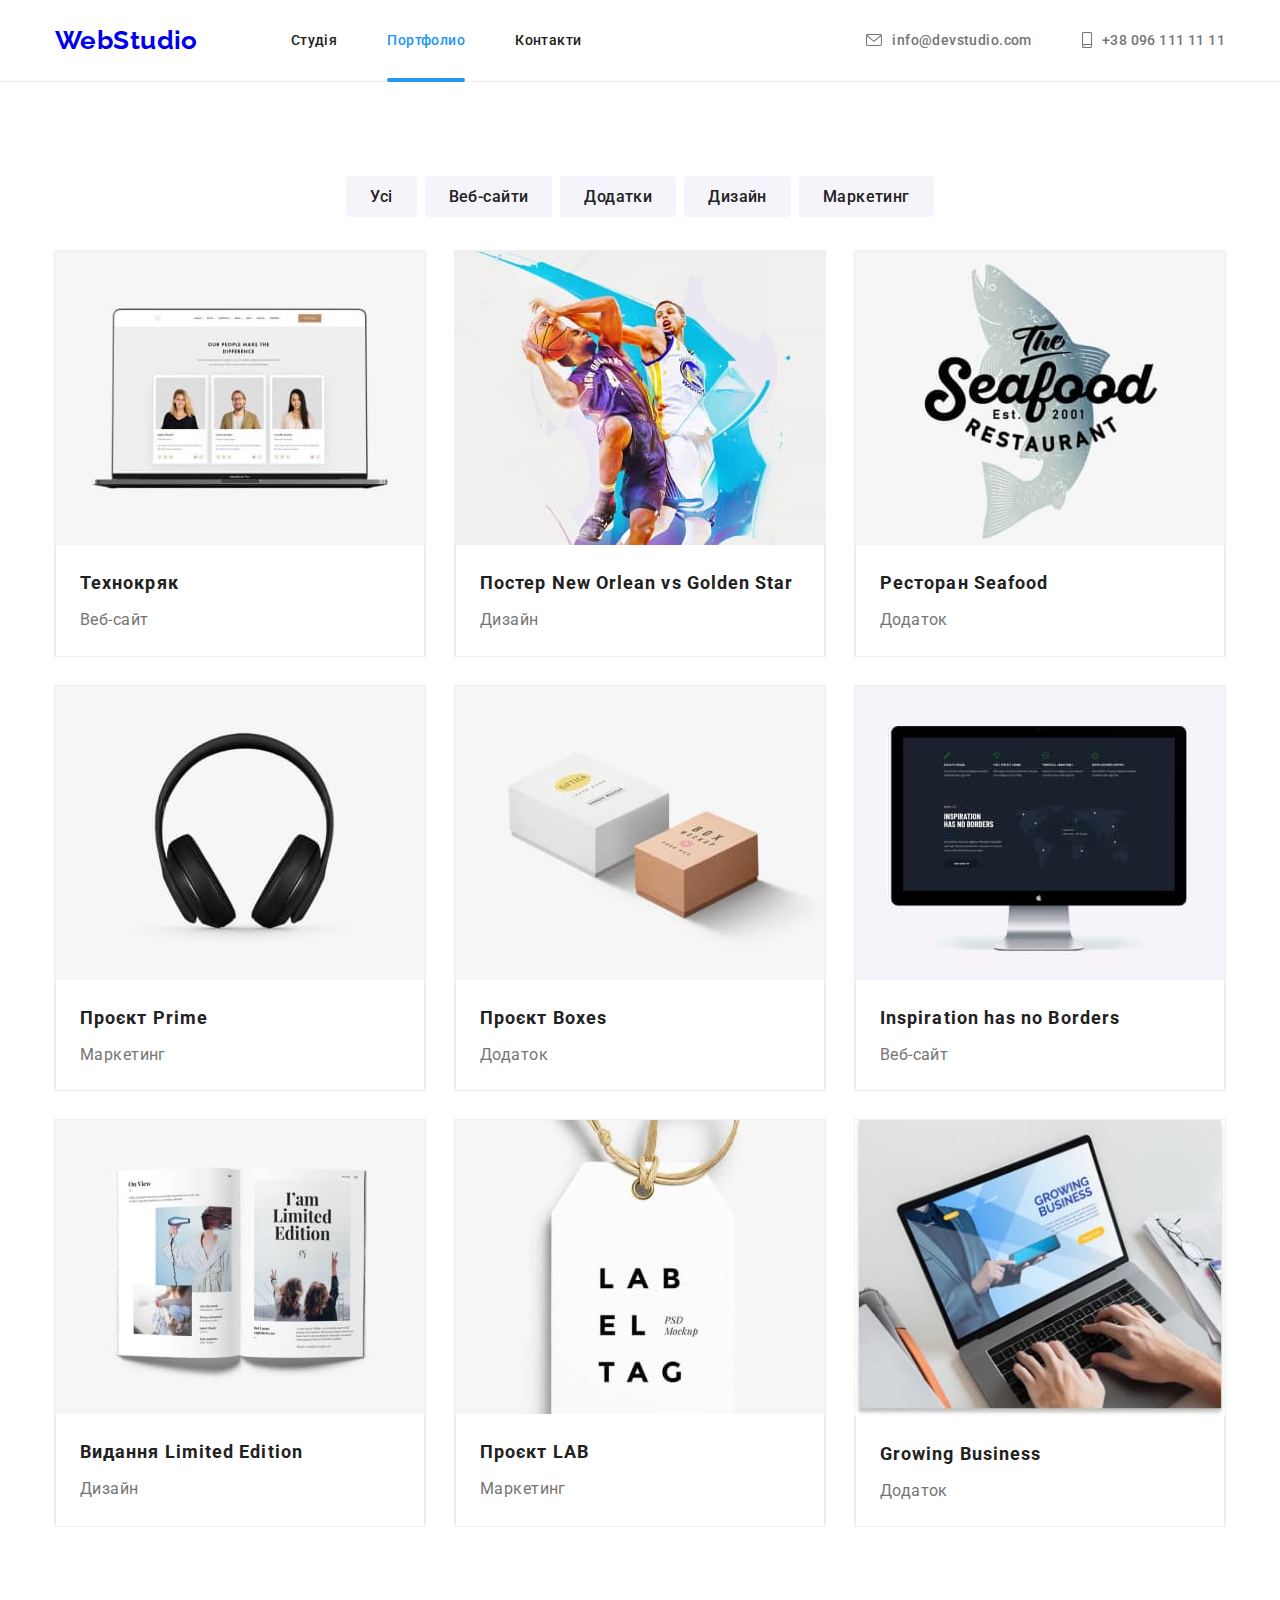
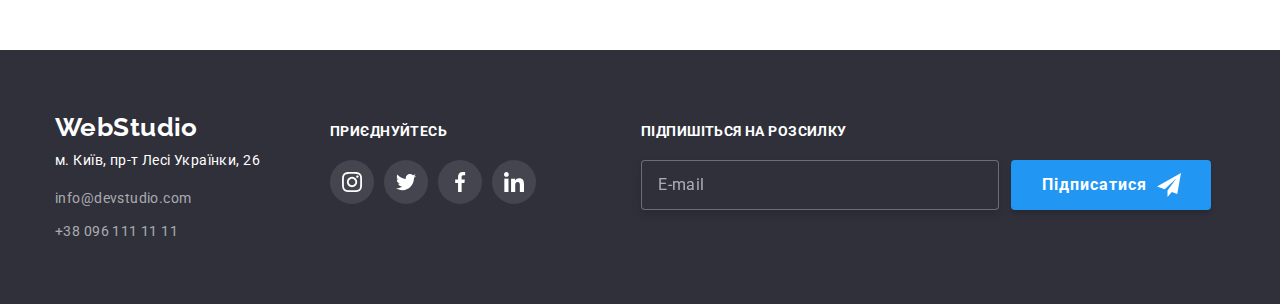
==== commit d538bc67: "fixed" ====
--- a/portfolio.html
+++ b/portfolio.html
@@ -16,14 +16,16 @@
     <div class="container wrapper">
          
         <nav class="menu">
-            <a href="./index.html" class="logo link" lang="en"><span class="logo-blue link-logo">Web</span><span
-                class="logo-black">Studio</span></a>
+            <a href="./index.html" class="logo link" lang="en"><span class="logo__blue link-logo">Web</span><span
+                class="logo__black">Studio</span></a>
 <!-- Навігація  -->                
            <ul class=" list list-flex">
-        <li>
-          <li><a href="./index.html" class="link menu-nav link-nav">Студия</a></li>
-          <li><a href="./portfolio.html" class="link-current current link link-nav">Портфолио</a></li>
-        <li><a href="./" class="menu-nav link link-nav">Контакти</a></li>
+              <li class="list__item">
+                <a href="./index.html" class="link menu-nav link-nav">Студія</a></li>
+          <li class="list__item">
+            <a href="./portfolio.html" class="link-current current link link-nav">Портфолио</a></li>
+        <li class="list__item">
+          <a href="./" class="menu-nav link link-nav">Контакти</a></li>
     </ul>
  </nav>
  <!-- Контакти  --></ul>
@@ -46,24 +48,24 @@
 </header>
     <main>
 <!-- Продукти -->
-      <section  class="navigation-projects">
+      <section  class="projects-guide">
         <div class="container">
             <h1 class="section-title visually-hidden" > Проєкти </h1>
-     <ul class="list  projects-filter">
-        <li class="projects-list">
-            <button type="button" class="buttons current hero-button">Усі</button>
-        </li>
-        <li class="projects-list">
-            <button type="button" class="buttons  hero-button"> Веб-сайти </button>
-        </li>
-        <li class="projects-list">
-            <button type="button" class="buttons  hero-button"> Додатки</button>
-        </li>
-        <li class="projects-list"> 
-            <button type="button" class="buttons hero-button"> Дизайн </button>
-        </li>
-        <li class="projects-list">
-            <button type="button" class="buttons  hero-button">Маркетинг</button>
+     <ul class="list  projects-filter  projects-guide__filter">
+        <li class="projects-filter__list">
+            <button type="button" class="projects-filter__buttons current hero-button">Усі</button>
+        </li>
+        <li class="projects-filter__list">
+            <button type="button" class="projects-filter__buttons  hero-button"> Веб-сайти </button>
+        </li>
+        <li class="projects-filter__list">
+            <button type="button" class="projects-filter__buttons  hero-button"> Додатки</button>
+        </li>
+        <li class="projects-filter__list"> 
+            <button type="button" class="projects-filter__buttons hero-button"> Дизайн </button>
+        </li>
+        <li class="projects-filter__list">
+            <button type="button" class="projects-filter__buttons  hero-button">Маркетинг</button>
         </li>
        </ul>
 <!-- Наші роботи -->
@@ -226,7 +228,7 @@
     <div class="container">
       <div class="footer-container">
         <div class="footer-wrapper">
-            <a href="./index.html" class="logo link logo-white" lang="en"><span class="logo-blue">Web</span><span
+            <a href="./index.html" class="logo link logo-white" lang="en"><span class="logo__blue">Web</span><span
                 class="footer-studio">Studio</span></a>
             <address>
               <ul class="contacts list">
--- a/css/main.min.css
+++ b/css/main.min.css
@@ -1 +1 @@
-:root{--primary-text-color: #212121;--nav-contact-color: #757575;--title-text-color: #000000;--accent-color: #2196f3;--title-color: #ffffff;--background-accent-color: #2f303a;--team-background-color: #f5f4fa;--footer-email-tel: rgba(255, 255, 255, 0.6);--footer-social-link: rgba(255, 255, 255, 0.1);--header-border: #ececec;--portfolio-border: #eeeeee;--hero-gradient: rgba(47, 48, 58, 0.4);--team-social-icon: #afb1b8;--cubic: cubic-bezier(0.4, 0, 0.2, 1);--hero-btn: #188ce8}.visually-hidden{position:absolute;clip:rect(1px 1px 1px 1px);clip:rect(1px, 1px, 1px, 1px);padding:0;border:0;height:1px;width:1px;overflow:hidden}body{font-family:"Roboto",sans-serif;font-weight:400;font-size:14px;line-height:1.2;letter-spacing:.03em;background-color:var(--title-color);color:var(--nav-contact-color)}button{cursor:pointer}address{font-style:normal}address h3,address p,address ul{margin:0px;padding:0px}header{border-bottom:1px solid var(--header-border)}img{display:block}.wrapper{display:flex;justify-content:space-between;align-items:center;text-align:left}.list{list-style:none;margin:0;padding:0}.link{text-decoration:none;display:block;transition:color 250ms var(--cubic)}.container{width:1200px;padding-left:15px;padding-right:15px;text-align:center;margin-right:auto;margin-left:auto}.section-title{font-weight:700;color:var(--primary-text-color)}.logo{font-family:"Raleway",san-serif;font-weight:700;font-size:26px;margin-right:93px}.logo-blue{color:var(--accent-color)}.logo-black{color:var(--title-text-color)}.menu{font-weight:500;display:flex;align-items:center}.menu-nav{color:var(--primary-text-color)}.menu-contact{color:var(--nav-contact-color);font-weight:500}.current{color:var(--accent-color)}.menu-nav:hover,.menu-nav:focus{color:var(--accent-color)}.menu-contact:hover,.menu-contact:focus{color:var(--accent-color)}.list-flex{display:flex}.list-flex>li:not(:last-child){margin-right:50px}.link-nav{display:flex;align-items:center;padding-top:32px;padding-bottom:32px}.current,.menu-nav{position:relative}.link-current::before{position:absolute;content:"";bottom:-1px;left:0;display:block;width:100%;height:4px;border-radius:2px;background-color:var(--accent-color);transition:opacity 250ms var(--cubic),background-color 250ms var(--cubic)}.item .link-nav{position:relative}.link-nav::after{position:absolute;content:"";bottom:-1px;left:0;display:block;width:100%;height:4px;border-radius:2px;background-color:var(--accent-color);opacity:0;transition:opacity 250ms cubic-bezier(0.4, 0, 0.2, 1),background-color 250ms cubic-bezier(0.4, 0, 0.2, 1)}.link-nav:hover::after,.link-nav:focus::after{transform:scale(1);opacity:1}.link-logo{padding:24px 0px}.menu-icons{fill:currentColor;color:inherit;margin-right:10px}.hero-button{font-family:inherit;font-weight:700;font-size:16px;line-height:1.9;background-color:var(--accent-color);color:var(--title-color);border-radius:4px;border-color:rgba(0,0,0,0);transition:background-color 250ms var(--cubic),color 250ms var(--cubic)}.hero-button:hover,.hero-button:focus{background-color:var(--hero-btn)}.hero-btn{padding:10px 32px;min-width:200px}.hero{text-align:center;padding-top:200px;padding-bottom:200px;margin-left:auto;margin-right:auto;height:600px;max-width:1600px;background-image:linear-gradient(to right, rgba(47, 48, 58, 0.4), rgba(47, 48, 58, 0.4)),url(../images/hero.jpg);background-repeat:no-repeat;background-position:center;background-size:cover;outline:1px solid var(--title-text-color);background-color:var(--background-accent-color)}.hero-container{max-width:696px;margin-left:auto;margin-right:auto}.hero-title,.hero-button{letter-spacing:.06em;color:var(--title-color)}.hero-title{font-weight:900;font-size:44px;line-height:1.4;text-transform:uppercase;margin-top:0;margin-bottom:30px;padding:0}.list-title{text-transform:uppercase;margin-bottom:10px}.list-text{line-height:1.7}.section-features{padding-top:94px;padding-bottom:94px}.features-list{display:flex;text-align:left}.features-list>li{width:calc((100% - 90px)/4)}.features-list>li:not(:last-child){margin-right:30px}.features-icon{display:flex;align-items:center;justify-content:center;width:100%;height:120px;background-color:var(--team-background-color);border-radius:4px;margin-bottom:30px}.title-size{font-size:36px;margin:0 0 50px 0}.section-works{padding-bottom:94px}.list-works{display:flex}.list-works>li:not(:last-child){margin-right:30px}.list-foto{display:block}.list-img-wrapper{position:relative}.list-txt-wrapper{position:absolute;bottom:0;left:0;display:flex;justify-content:center;align-items:center;width:100%;height:70px;font-weight:700;font-size:14px;line-height:1.143;letter-spacing:.03em;text-transform:uppercase;background-color:rgba(47,48,58,.8);color:var(--title-color)}.list-title{margin:0}.team{padding-top:94px;padding-bottom:94px;background-color:var(--team-background-color)}.team-name{font-size:16px;font-weight:500;color:var(--primary-text-color);margin-top:0;margin-bottom:10px}.team-profession{font-size:16px;margin-top:0;margin-bottom:0px}.team-list{display:flex}.team-items{box-shadow:0 1px 3px rgba(0,0,0,.12),0 1px 1px rgba(0,0,0,.14),0 2px 1px rgba(0,0,0,.2);border-radius:0 0 4px 4px;background-color:var(--title-color)}.team-items:not(:last-child){margin-right:30px}.team-foto{display:block}.cards{margin-top:30px;margin-bottom:30px}.social-list{display:flex;justify-content:center;color:var(--team-social-icon);margin-top:16px}.social-link:hover,.social-link:focus{background-color:var(--accent-color);color:var(--title-color)}.social-item{width:44px;height:44px}.social-item:not(:last-child){margin-right:10px}.social-link{fill:currentColor;color:inherit}.social-link{display:flex;align-items:center;justify-content:center;border-radius:50%;width:100%;height:100%;fill:currentColor;color:inherit;transition:background-color 250ms var(--cubic)}.social-icon{width:20px;height:20px;transition:fill var(--team-social-icon)}.footer .social-link{transition:background-color 250ms var(--cubic),fill 250ms var(--cubic),color 250ms var(--cubic)}.footer .social-link:hover,.footer .social-link:focus{background-color:var(--accent-color);color:var(--title-color)}.customers{padding-top:94px;padding-bottom:94px}.customers-list{display:flex;color:var(--team-social-icon)}.customers-item{display:flex;justify-content:center;align-items:center;width:170px;height:90px}.customers-item:not(:last-child){margin-right:30px}.customers-link{display:flex;align-items:center;justify-content:center;color:inherit;width:100%;height:100%;border:1px solid var(--team-social-icon);border-radius:4px;transition:color 250ms var(--cubic),border 250ms var(--cubic)}.customers-link:hover,.customers-link:focus{color:var(--accent-color);border-color:var(--accent-color);outline:none}.client-icon{fill:currentColor;transition:fill var(--team-social-icon)}.footer{padding-top:60px;padding-bottom:60px;background-color:var(--background-accent-color)}.footer-wrapper{margin-right:70px;text-align:left}.footer-container{display:flex;align-items:baseline;position:relative}.footer .logo{display:inline-block;margin-right:0px;margin-bottom:20px}.footer .logo-white{color:var(--title-color);margin-bottom:9px}.footer-address{color:var(--title-color)}.footer-contacts{line-height:1.7;color:var(--footer-email-tel);transition:color 250ms var(--cubic)}.footer-list{display:inline-block;margin-bottom:9px;transition:color 250ms var(--cubic)}.footer-list:hover .footer-address,.footer-list:focus .footer-address{color:var(--accent-color)}.footer-contacts:hover,.footer-contacts:focus{color:var(--accent-color)}.footer-title{margin-top:0;margin-bottom:20px;font-weight:700;font-size:14px;line-height:1.14;letter-spacing:.03em;text-transform:uppercase;text-align:start;color:var(--title-color)}.footer-social{width:206px}.social-list-item{color:var(--title-color);background-color:var(--footer-social-link);transition:color 250ms var(--cubic),background-color 250ms var(--cubic)}.subscribe-newsletter{text-align:left;position:absolute;right:0;top:0}.subscribe-text{margin-bottom:20px;font-size:14px;font-weight:700;line-height:1.14;letter-spacing:.03em;text-transform:uppercase;color:var(--title-color)}.subscribe-input{width:358px;padding:15px 16px;border:1px solid rgba(255,255,255,.3);box-sizing:border-box;filter:drop-shadow(0px 4px 4px rgba(0, 0, 0, 0.15));border-radius:4px;background:var(--background-accent-color);margin-right:12px;outline:none;color:var(--footer-email-tel)}.subscribe-input::placeholder{font-weight:400;font-size:16px;line-height:1.25;letter-spacing:.03em;color:rgba(255,255,255,.6)}.subscribe-form{display:flex}.subscribe-button{display:flex;align-items:center;justify-content:center;min-width:200px;height:50px;padding:10px 28px 10px 29px;background:var(--accent-color);box-shadow:0px 4px 4px rgba(0,0,0,.15);border-radius:4px;border-style:none;cursor:pointer;outline:rgba(0,0,0,0);font-family:inherit;font-weight:700;font-size:16px;line-height:1.87;letter-spacing:.06em;color:var(--title-color);transition:background 250ms var(--cubic)}.subscribe-button:hover,.subscribe-button:focus{background:var(--hero-btn)}.subscribe-button::after{display:inline-block;content:"";margin-left:10px;width:24px;height:24px;background-image:url(../images/send.svg);background-repeat:no-repeat;background-position:center;background-size:cover}.backdrop{position:fixed;top:0;left:0;width:100%;height:100%;background:rgba(0,0,0,.2);transition-property:opacity;transition-duration:250ms;transition-timing-function:var(--cubic)}.backdrop.is-hidden{opacity:0;pointer-events:none}.modal{padding:40px;position:absolute;top:50%;left:50%;transform:translate(-50%, -50%);min-width:528px;min-height:581px;background:var(--title-color);box-shadow:0px 1px 3px rgba(0,0,0,.12),0px 1px 1px rgba(0,0,0,.14),0px 2px 1px rgba(0,0,0,.2);border-radius:4px}.close-button{position:absolute;top:8px;right:8px;display:flex;align-items:center;justify-content:center;width:30px;height:30px;padding:0;background:var(--title-color);border-radius:50%;border:1px solid rgba(0,0,0,.1);cursor:pointer;color:var(--title-text-color)}.close-button:focus{outline:none}.close-sign{fill:currentColor;transition-duration:250ms;transition-timing-function:var(--cubic)}.close-button:focus .close-sign,.close-button:hover .close-sign{color:var(--accent-color)}textarea{resize:none}.form-name{font-size:20px;font-weight:700;line-height:1.15;text-align:center;color:var(--primary-text-color);margin-top:0;margin-bottom:12px}.form-element{display:block;margin-bottom:4px;font-weight:400;font-size:12px;line-height:1.17;letter-spacing:.01em;color:var(--nav-contact-color)}.form-comment{margin-bottom:20px}.form-icon{position:absolute;left:12px;bottom:11px;fill:var(--primary-text-color);transition-duration:250ms;transition-timing-function:var(--cubic)}.field{margin-bottom:10px}.field-holder{position:relative;cursor:pointer}.field .input{padding-left:42px}.field:focus-within .form-icon{fill:var(--accent-color)}.field:hover .form-icon{fill:var(--accent-color)}.checkbox{margin-bottom:30px}.input{height:40px;width:100%;border-radius:4px;border:1px solid rgba(33,33,33,.2);box-sizing:border-box;cursor:pointer;transition-duration:250ms;transition-timing-function:var(--cubic)}.input:focus,.input:hover{outline:none;border-color:var(--accent-color);fill:var(--accent-color)}.form-comment .input{height:120px;padding:12px 16px}.form-comment .input::placeholder{font-weight:400;font-size:14px;line-height:1.14;letter-spacing:.01em;color:rgba(117,117,117,.5)}.checkbox{display:flex;align-items:center;justify-content:center}.checkbox-text{display:inline-block;font-weight:400;font-size:14px;line-height:1.71;color:var(--nav-contact-color)}.checkbox-accent{text-decoration-line:underline;text-decoration-skip-ink:none;color:var(--accent-color)}.old-checkbox+.label{display:inline-flex;align-items:center}.old-checkbox+.label::before{content:" ";display:inline-block;width:16px;height:15px;cursor:pointer;border:2px solid var(--title-text-color);border-radius:2px;margin-right:7px;transition-duration:250ms;transition-timing-function:var(--cubic)}.old-checkbox:checked+.label::before{background-color:var(--accent-color);border-color:var(--accent-color);background-image:url(../images/checked.svg);background-size:contain;background-origin:border-box}.old-checkbox:hover+.label::before,.old-checkbox:focus+.label::before{border-color:var(--accent-color)}.submit-button{display:block;margin:0 auto;padding:10px 55px 10px 56px;min-width:200px;border-radius:4px;border-style:none;background:var(--accent-color);box-shadow:0px 4px 4px rgba(0,0,0,.15);font-family:inherit;font-weight:700;font-size:16px;line-height:1.88;letter-spacing:.06em;color:var(--title-color);cursor:pointer;outline:rgba(0,0,0,0);transition-duration:250ms;transition-timing-function:var(--cubic)}.submit-button:hover,.submit-button:focus{background:var(--hero-btn)}.buttons{padding:6px 22px;font-family:inherit;font-weight:500;font-size:16px;line-height:1.6;letter-spacing:inherit;color:var(--primary-text-color);background-color:var(--team-background-color);transition:color 250ms var(--cubic),background-color 250ms var(--cubic),box-shadow 250ms var(--cubic)}.buttons:focus,.buttons:hover{box-shadow:0px 3px 1px rgba(0,0,0,.1),0px 1px 2px rgba(0,0,0,.08),0px 2px 2px rgba(0,0,0,.12);color:var(--title-color);background-color:var(--accent-color);transition:250ms var(--cubic)}.portfolio-title{font-size:18px;line-height:2;letter-spacing:.06em;margin-bottom:4px;margin-top:0}.portfolio-text{font-size:16px;line-height:1.9;color:var(--nav-contact-color);margin-top:0;margin-bottom:0}.portfolio-items{display:flex;flex-wrap:wrap}.portfolio-element{margin-right:30px;margin-bottom:30px;width:calc((100% - 60px)/3);outline:1px solid var(--portfolio-border);position:relative}.portfolio-element>.link:hover,.portfolio-element>.link:focus{box-shadow:0px 1px 1px rgba(0,0,0,.12),0px 4px 4px rgba(0,0,0,.06),1px 4px 6px rgba(0,0,0,.16)}.portfolio-element:nth-child(3n){margin-right:0}.portfolio-cards{text-align:left;padding:20px 24px;border-left:1px solid var(--portfolio-border);border-right:1px solid var(--portfolio-border)}.navigation-projects{padding-top:94px;padding-bottom:94px}.projects-filter{display:flex;justify-content:center;margin-bottom:34px}.projects-list:not(:last-child){margin-right:8px}.projects-list:not(:last-child):hover,.projects-list:not(:last-child):focus{box-shadow:0px 1px 1px rgba(0,0,0,.12),0px 4px 4px rgba(0,0,0,.06),1px 4px 6px rgba(0,0,0,.16)}.portfolio-element>.link,.portfolio-element img{display:block}.cards-position{position:relative;overflow:hidden}.overlay{content:"";position:absolute;bottom:0;left:0;width:100%;height:100%;margin:0;background:rgba(33,150,243,.9);padding:50px 24px;transform:translateY(101%);transition:transform 250ms var(--cubic)}.overlay>p{font-weight:400;font-size:18px;line-height:1.56;color:var(--title-color);text-align:left;transition:transform 250ms var(--cubic)}.portfolio-element:hover .overlay,.portfolio-element:focus-within .overlay{transform:translateY(0)}/*# sourceMappingURL=main.min.css.map */+:root{--primary-text-color: #212121;--nav-contact-color: #757575;--title-text-color: #000000;--accent-color: #2196f3;--title-color: #ffffff;--background-accent-color: #2f303a;--team-background-color: #f5f4fa;--footer-email-tel: rgba(255, 255, 255, 0.6);--footer-social-link: rgba(255, 255, 255, 0.1);--header-border: #ececec;--portfolio-border: #eeeeee;--hero-gradient: rgba(47, 48, 58, 0.4);--team-social-icon: #afb1b8;--cubic: cubic-bezier(0.4, 0, 0.2, 1);--hero-btn: #188ce8}.visually-hidden{position:absolute;clip:rect(1px 1px 1px 1px);clip:rect(1px, 1px, 1px, 1px);padding:0;border:0;height:1px;width:1px;overflow:hidden}body{font-family:"Roboto",sans-serif;font-weight:400;font-size:14px;line-height:1.2;letter-spacing:.03em;background-color:var(--title-color);color:var(--nav-contact-color)}button{cursor:pointer}address{font-style:normal}address h3,address p,address ul{margin:0px;padding:0px}header{border-bottom:1px solid var(--header-border)}img{display:block}.wrapper{display:flex;justify-content:space-between;align-items:center;text-align:left}.list{list-style:none;margin:0;padding:0}.link{text-decoration:none;display:block;transition:color 250ms var(--cubic)}.container{width:1200px;padding-left:15px;padding-right:15px;text-align:center;margin-right:auto;margin-left:auto}.section-title{font-weight:700;color:var(--primary-text-color)}.features__title{font-weight:700;color:var(--primary-text-color)}.logo{font-family:"Raleway",san-serif;font-weight:700;font-size:26px;margin-right:93px}.logo-blue{color:var(--accent-color)}.logo-black{color:var(--title-text-color)}.menu{font-weight:500;display:flex;align-items:center}.menu-nav{color:var(--primary-text-color)}.menu-contact{color:var(--nav-contact-color);font-weight:500}.current{color:var(--accent-color)}.menu-nav:hover,.menu-nav:focus{color:var(--accent-color)}.menu-contact:hover,.menu-contact:focus{color:var(--accent-color)}.list-flex{display:flex}.list-flex>li:not(:last-child){margin-right:50px}.link-nav{display:flex;align-items:center;padding-top:32px;padding-bottom:32px}.current,.menu-nav{position:relative}.link-current::before{position:absolute;content:"";bottom:-1px;left:0;display:block;width:100%;height:4px;border-radius:2px;background-color:var(--accent-color);transition:opacity 250ms var(--cubic),background-color 250ms var(--cubic)}.item .link-nav{position:relative}.link-nav::after{position:absolute;content:"";bottom:-1px;left:0;display:block;width:100%;height:4px;border-radius:2px;background-color:var(--accent-color);opacity:0;transition:opacity 250ms cubic-bezier(0.4, 0, 0.2, 1),background-color 250ms cubic-bezier(0.4, 0, 0.2, 1)}.link-nav:hover::after,.link-nav:focus::after{transform:scale(1);opacity:1}.link-logo{padding:24px 0px}.menu-icons{fill:currentColor;color:inherit;margin-right:10px}.hero-button{font-family:inherit;font-weight:700;font-size:16px;line-height:1.9;background-color:var(--accent-color);color:var(--title-color);border-radius:4px;border-color:rgba(0,0,0,0);transition:background-color 250ms var(--cubic),color 250ms var(--cubic)}.hero__button{font-family:inherit;font-weight:700;font-size:16px;line-height:1.9;background-color:var(--accent-color);color:var(--title-color);border-radius:4px;border-color:rgba(0,0,0,0);transition:background-color 250ms var(--cubic),color 250ms var(--cubic)}.hero__button:hover,.hero__button:focus{background-color:var(--hero-btn)}.hero-btn{padding:10px 32px;min-width:200px}.main-page{text-align:center;padding-top:200px;padding-bottom:200px;margin-left:auto;margin-right:auto;height:600px;max-width:1600px;background-image:linear-gradient(to right, rgba(47, 48, 58, 0.4), rgba(47, 48, 58, 0.4)),url(../images/hero.jpg);background-repeat:no-repeat;background-position:center;background-size:cover;outline:1px solid var(--title-text-color);background-color:var(--background-accent-color)}.hero-container{max-width:696px;margin-left:auto;margin-right:auto}.hero__title{font-weight:900;font-size:44px;line-height:1.4;text-transform:uppercase;margin-top:0;margin-bottom:30px;padding:0}.hero__title{letter-spacing:.06em;color:var(--title-color)}.hero__button{letter-spacing:.06em;color:var(--title-color)}.features__title{text-transform:uppercase;margin-bottom:10px}.features__text{line-height:1.7}.section-features{padding-top:94px;padding-bottom:94px}.features__list>li{width:calc((100% - 90px)/4)}.features__list>li:not(:last-child){margin-right:30px}.features__list{display:flex;text-align:left}.features__icon{display:flex;align-items:center;justify-content:center;width:100%;height:120px;background-color:var(--team-background-color);border-radius:4px;margin-bottom:30px}.title-size{font-size:36px;margin:0 0 50px 0}.section-works{padding-bottom:94px}.list-works{display:flex}.list-works>li:not(:last-child){margin-right:30px}.list-foto{display:block}.list-img-wrapper{position:relative}.list-txt-wrapper{position:absolute;bottom:0;left:0;display:flex;justify-content:center;align-items:center;width:100%;height:70px;font-weight:700;font-size:14px;line-height:1.143;letter-spacing:.03em;text-transform:uppercase;background-color:rgba(47,48,58,.8);color:var(--title-color)}.list-title{margin:0}.team{padding-top:94px;padding-bottom:94px;background-color:var(--team-background-color)}.team-name{font-size:16px;font-weight:500;color:var(--primary-text-color);margin-top:0;margin-bottom:10px}.team-profession{font-size:16px;margin-top:0;margin-bottom:0px}.team-list{display:flex}.team-items{box-shadow:0 1px 3px rgba(0,0,0,.12),0 1px 1px rgba(0,0,0,.14),0 2px 1px rgba(0,0,0,.2);border-radius:0 0 4px 4px;background-color:var(--title-color)}.team-items:not(:last-child){margin-right:30px}.team-foto{display:block}.cards{margin-top:30px;margin-bottom:30px}.social-list{display:flex;justify-content:center;color:var(--team-social-icon);margin-top:16px}.social-link:hover,.social-link:focus{background-color:var(--accent-color);color:var(--title-color)}.social-item{width:44px;height:44px}.social-item:not(:last-child){margin-right:10px}.social-link{fill:currentColor;color:inherit}.social-link{display:flex;align-items:center;justify-content:center;border-radius:50%;width:100%;height:100%;fill:currentColor;color:inherit;transition:background-color 250ms var(--cubic)}.social-icon{width:20px;height:20px;transition:fill var(--team-social-icon)}.footer .social-link{transition:background-color 250ms var(--cubic),fill 250ms var(--cubic),color 250ms var(--cubic)}.footer .social-link:hover,.footer .social-link:focus{background-color:var(--accent-color);color:var(--title-color)}.customers{padding-top:94px;padding-bottom:94px}.customers-list{display:flex;color:var(--team-social-icon)}.customers-item{display:flex;justify-content:center;align-items:center;width:170px;height:90px}.customers-item:not(:last-child){margin-right:30px}.customers-link{display:flex;align-items:center;justify-content:center;color:inherit;width:100%;height:100%;border:1px solid var(--team-social-icon);border-radius:4px;transition:color 250ms var(--cubic),border 250ms var(--cubic)}.customers-link:hover,.customers-link:focus{color:var(--accent-color);border-color:var(--accent-color);outline:none}.client-icon{fill:currentColor;transition:fill var(--team-social-icon)}.footer{padding-top:60px;padding-bottom:60px;background-color:var(--background-accent-color)}.footer-wrapper{margin-right:70px;text-align:left}.footer-container{display:flex;align-items:baseline;position:relative}.footer .logo{display:inline-block;margin-right:0px;margin-bottom:20px}.footer .logo-white{color:var(--title-color);margin-bottom:9px}.footer-address{color:var(--title-color)}.footer-contacts{line-height:1.7;color:var(--footer-email-tel);transition:color 250ms var(--cubic)}.footer-list{display:inline-block;margin-bottom:9px;transition:color 250ms var(--cubic)}.footer-list:hover .footer-address,.footer-list:focus .footer-address{color:var(--accent-color)}.footer-contacts:hover,.footer-contacts:focus{color:var(--accent-color)}.footer-title{margin-top:0;margin-bottom:20px;font-weight:700;font-size:14px;line-height:1.14;letter-spacing:.03em;text-transform:uppercase;text-align:start;color:var(--title-color)}.footer-social{width:206px}.social-list-item{color:var(--title-color);background-color:var(--footer-social-link);transition:color 250ms var(--cubic),background-color 250ms var(--cubic)}.subscribe-newsletter{text-align:left;margin-left:105px}.subscribe-text{margin-bottom:20px;font-size:14px;font-weight:700;line-height:1.14;letter-spacing:.03em;text-transform:uppercase;color:var(--title-color)}.subscribe-input{width:358px;padding:15px 16px;border:1px solid rgba(255,255,255,.3);box-sizing:border-box;filter:drop-shadow(0px 4px 4px rgba(0, 0, 0, 0.15));border-radius:4px;background:var(--background-accent-color);margin-right:12px;outline:none;color:var(--footer-email-tel)}.subscribe-input::placeholder{font-weight:400;font-size:16px;line-height:1.25;letter-spacing:.03em;color:rgba(255,255,255,.6)}.subscribe-form{display:flex}.subscribe-button{display:flex;align-items:center;justify-content:center;min-width:200px;height:50px;padding:10px 28px 10px 29px;background:var(--accent-color);box-shadow:0px 4px 4px rgba(0,0,0,.15);border-radius:4px;border-style:none;cursor:pointer;outline:rgba(0,0,0,0);font-family:inherit;font-weight:700;font-size:16px;line-height:1.87;letter-spacing:.06em;color:var(--title-color);transition:background 250ms var(--cubic)}.subscribe-button:hover,.subscribe-button:focus{background:var(--hero-btn)}.subscribe-button::after{display:inline-block;content:"";margin-left:10px;width:24px;height:24px;background-image:url(../images/send.svg);background-repeat:no-repeat;background-position:center;background-size:cover}.backdrop{position:fixed;top:0;left:0;width:100%;height:100%;background:rgba(0,0,0,.2);transition-property:opacity;transition-duration:250ms;transition-timing-function:var(--cubic)}.backdrop.is-hidden{opacity:0;pointer-events:none}.modal{padding:40px;position:absolute;top:50%;left:50%;transform:translate(-50%, -50%);min-width:528px;min-height:581px;background:var(--title-color);box-shadow:0px 1px 3px rgba(0,0,0,.12),0px 1px 1px rgba(0,0,0,.14),0px 2px 1px rgba(0,0,0,.2);border-radius:4px}.close-button{position:absolute;top:8px;right:8px;display:flex;align-items:center;justify-content:center;width:30px;height:30px;padding:0;background:var(--title-color);border-radius:50%;border:1px solid rgba(0,0,0,.1);cursor:pointer;color:var(--title-text-color)}.close-button:focus{outline:none}.close-sign{fill:currentColor;transition-duration:250ms;transition-timing-function:var(--cubic)}.close-button:focus .close-sign,.close-button:hover .close-sign{color:var(--accent-color)}textarea{resize:none}.form-name{font-size:20px;font-weight:700;line-height:1.15;text-align:center;color:var(--primary-text-color);margin-top:0;margin-bottom:12px}.form-element{display:block;margin-bottom:4px;font-weight:400;font-size:12px;line-height:1.17;letter-spacing:.01em;color:var(--nav-contact-color)}.form-comment{margin-bottom:20px}.form-icon{position:absolute;left:12px;bottom:11px;fill:var(--primary-text-color);transition-duration:250ms;transition-timing-function:var(--cubic)}.field{margin-bottom:10px}.field-holder{position:relative;cursor:pointer}.field .input{padding-left:42px}.field:focus-within .form-icon{fill:var(--accent-color)}.field:hover .form-icon{fill:var(--accent-color)}.checkbox{margin-bottom:30px}.input{height:40px;width:100%;border-radius:4px;border:1px solid rgba(33,33,33,.2);box-sizing:border-box;cursor:pointer;transition-duration:250ms;transition-timing-function:var(--cubic)}.input:focus,.input:hover{outline:none;border-color:var(--accent-color);fill:var(--accent-color)}.form-comment .input{height:120px;padding:12px 16px}.form-comment .input::placeholder{font-weight:400;font-size:14px;line-height:1.14;letter-spacing:.01em;color:rgba(117,117,117,.5)}.checkbox{display:flex;align-items:center;justify-content:center}.checkbox-text{display:inline-block;font-weight:400;font-size:14px;line-height:1.71;color:var(--nav-contact-color)}.checkbox-accent{text-decoration-line:underline;text-decoration-skip-ink:none;color:var(--accent-color)}.old-checkbox+.label{display:inline-flex;align-items:center}.old-checkbox+.label::before{content:" ";display:inline-block;width:16px;height:15px;cursor:pointer;border:2px solid var(--title-text-color);border-radius:2px;margin-right:7px;transition-duration:250ms;transition-timing-function:var(--cubic)}.old-checkbox:checked+.label::before{background-color:var(--accent-color);border-color:var(--accent-color);background-image:url(../images/checked.svg);background-size:contain;background-origin:border-box}.old-checkbox:hover+.label::before,.old-checkbox:focus+.label::before{border-color:var(--accent-color)}.submit-button{display:block;margin:0 auto;padding:10px 55px 10px 56px;min-width:200px;border-radius:4px;border-style:none;background:var(--accent-color);box-shadow:0px 4px 4px rgba(0,0,0,.15);font-family:inherit;font-weight:700;font-size:16px;line-height:1.88;letter-spacing:.06em;color:var(--title-color);cursor:pointer;outline:rgba(0,0,0,0);transition-duration:250ms;transition-timing-function:var(--cubic)}.submit-button:hover,.submit-button:focus{background:var(--hero-btn)}.projects-filter__buttons{padding:6px 22px;font-family:inherit;font-weight:500;font-size:16px;line-height:1.6;letter-spacing:inherit;color:var(--primary-text-color);background-color:var(--team-background-color);transition:color 250ms var(--cubic),background-color 250ms var(--cubic),box-shadow 250ms var(--cubic)}.projects-filter__buttons:focus,.projects-filter__buttons:hover{box-shadow:0px 3px 1px rgba(0,0,0,.1),0px 1px 2px rgba(0,0,0,.08),0px 2px 2px rgba(0,0,0,.12);color:var(--title-color);background-color:var(--accent-color);transition:250ms var(--cubic)}.portfolio-title{font-size:18px;line-height:2;letter-spacing:.06em;margin-bottom:4px;margin-top:0}.portfolio-text{font-size:16px;line-height:1.9;color:var(--nav-contact-color);margin-top:0;margin-bottom:0}.portfolio-items{display:flex;flex-wrap:wrap}.portfolio-element{margin-right:30px;margin-bottom:30px;width:calc((100% - 60px)/3);outline:1px solid var(--portfolio-border);position:relative}.portfolio-element>.link:hover,.portfolio-element>.link:focus{box-shadow:0px 1px 1px rgba(0,0,0,.12),0px 4px 4px rgba(0,0,0,.06),1px 4px 6px rgba(0,0,0,.16)}.portfolio-element:nth-child(3n){margin-right:0}.portfolio-cards{text-align:left;padding:20px 24px;border-left:1px solid var(--portfolio-border);border-right:1px solid var(--portfolio-border)}.projects-guide{padding-top:94px;padding-bottom:94px}.projects-filter{display:flex;justify-content:center;margin-bottom:34px}.projects-filter__list:not(:last-child){margin-right:8px}.projects-filter__list:not(:last-child):hover,.projects-filter__list:not(:last-child):focus{box-shadow:0px 1px 1px rgba(0,0,0,.12),0px 4px 4px rgba(0,0,0,.06),1px 4px 6px rgba(0,0,0,.16)}.portfolio-element>.link,.portfolio-element img{display:block}.cards-position{position:relative;overflow:hidden}.overlay{content:"";position:absolute;bottom:0;left:0;width:100%;height:100%;margin:0;background:rgba(33,150,243,.9);padding:50px 24px;transform:translateY(101%);transition:transform 250ms var(--cubic)}.overlay>p{font-weight:400;font-size:18px;line-height:1.56;color:var(--title-color);text-align:left;transition:transform 250ms var(--cubic)}.portfolio-element:hover .overlay,.portfolio-element:focus-within .overlay{transform:translateY(0)}/*# sourceMappingURL=main.min.css.map */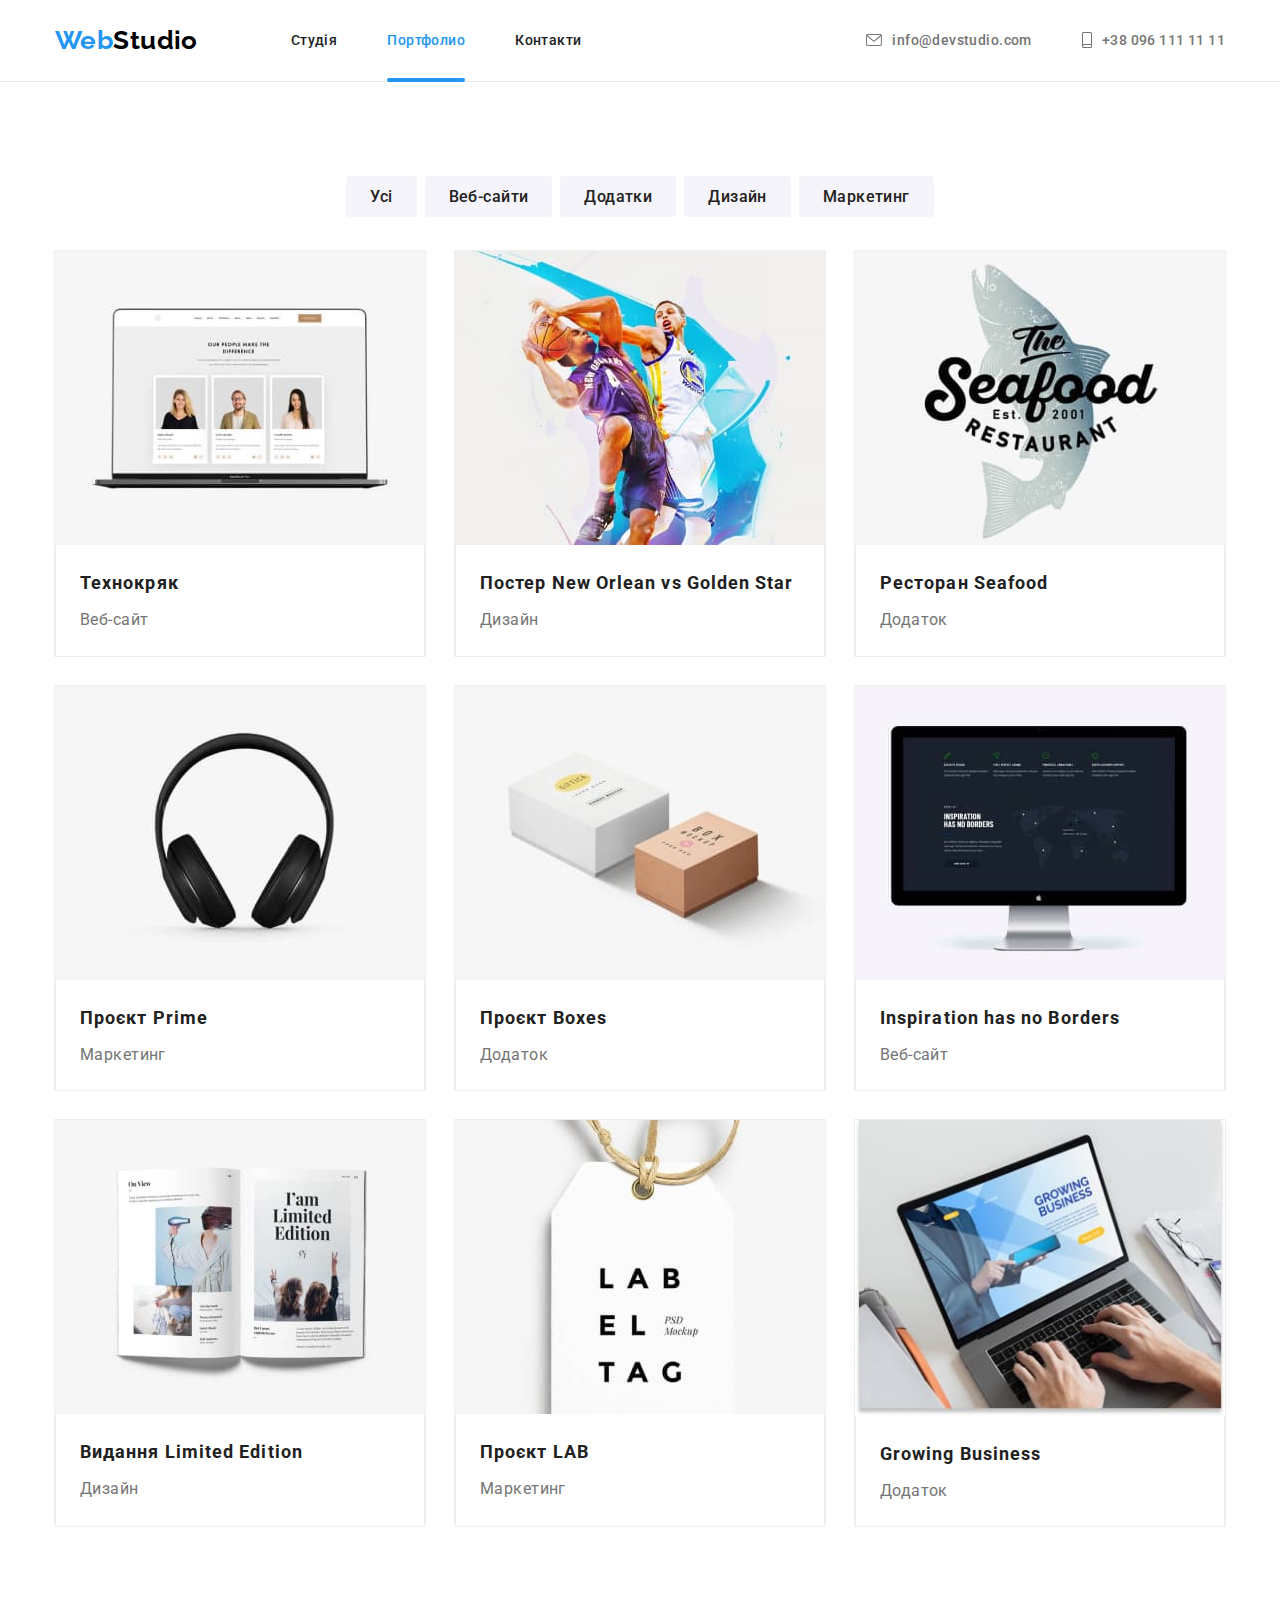
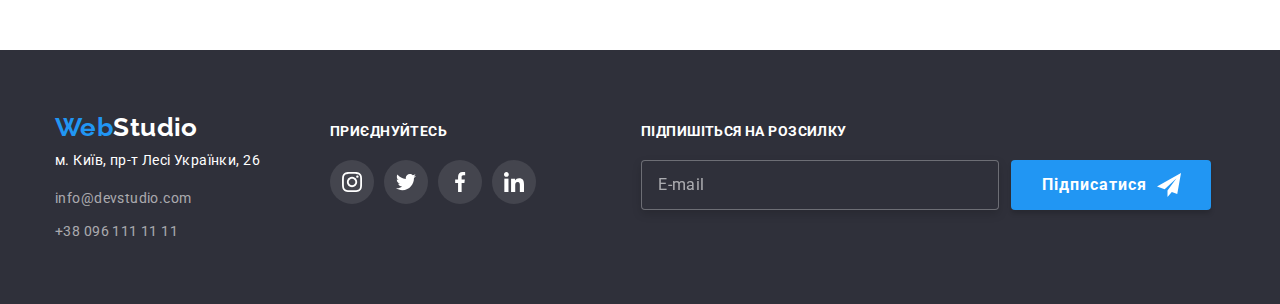
==== commit 9bb1c208: "bem" ====
--- a/portfolio.html
+++ b/portfolio.html
@@ -16,30 +16,31 @@
     <div class="container wrapper">
          
         <nav class="menu">
-            <a href="./index.html" class="logo link" lang="en"><span class="logo__blue link-logo">Web</span><span
-                class="logo__black">Studio</span></a>
+            <a href="./index.html" class="logo link" lang="en"><span class="menu__logo-web
+               link-logo">Web</span><span
+                class="menu__logo-studio contact">Studio</span></a>
 <!-- Навігація  -->                
            <ul class=" list list-flex">
               <li class="list__item">
-                <a href="./index.html" class="link menu-nav link-nav">Студія</a></li>
+                <a href="./index.html" class="link menu__nav link-nav">Студія</a></li>
           <li class="list__item">
             <a href="./portfolio.html" class="link-current current link link-nav">Портфолио</a></li>
         <li class="list__item">
-          <a href="./" class="menu-nav link link-nav">Контакти</a></li>
+          <a href="./" class="menu__nav link link-nav">Контакти</a></li>
     </ul>
  </nav>
  <!-- Контакти  --></ul>
                 </nav>
                 <ul class="list  list-flex">
                     <li>
-                        <a href="mailto:info@devstudio.com" class="menu-contact link link-nav">
-                            <svg class="menu-icons" width="16" height="12">
+                        <a href="mailto:info@devstudio.com" class="menu__contact link link-nav">
+                            <svg class="menu__icons" width="16" height="12">
                       <use href="./images/icons.svg.svg#icon-envelope"></use>
                     </svg>info@devstudio.com</a>
                     </li>
                     <li>
-                     <a href="tel:+380961111111" class="menu-contact link link-nav">
-                    <svg class="menu-icons" width="10" height="16">
+                     <a href="tel:+380961111111" class="menu__contact link link-nav">
+                    <svg class="menu__icons" width="10" height="16">
                       <use href="./images/icons.svg.svg#icon-smartphone"></use>
                     </svg> +38 096 111 11 11</a>
                     </li>
@@ -228,7 +229,7 @@
     <div class="container">
       <div class="footer-container">
         <div class="footer-wrapper">
-            <a href="./index.html" class="logo link logo-white" lang="en"><span class="logo__blue">Web</span><span
+            <a href="./index.html" class="logo link logo-white" lang="en"><span class="logo-blue">Web</span><span
                 class="footer-studio">Studio</span></a>
             <address>
               <ul class="contacts list">
--- a/css/main.min.css
+++ b/css/main.min.css
@@ -1 +1 @@
-:root{--primary-text-color: #212121;--nav-contact-color: #757575;--title-text-color: #000000;--accent-color: #2196f3;--title-color: #ffffff;--background-accent-color: #2f303a;--team-background-color: #f5f4fa;--footer-email-tel: rgba(255, 255, 255, 0.6);--footer-social-link: rgba(255, 255, 255, 0.1);--header-border: #ececec;--portfolio-border: #eeeeee;--hero-gradient: rgba(47, 48, 58, 0.4);--team-social-icon: #afb1b8;--cubic: cubic-bezier(0.4, 0, 0.2, 1);--hero-btn: #188ce8}.visually-hidden{position:absolute;clip:rect(1px 1px 1px 1px);clip:rect(1px, 1px, 1px, 1px);padding:0;border:0;height:1px;width:1px;overflow:hidden}body{font-family:"Roboto",sans-serif;font-weight:400;font-size:14px;line-height:1.2;letter-spacing:.03em;background-color:var(--title-color);color:var(--nav-contact-color)}button{cursor:pointer}address{font-style:normal}address h3,address p,address ul{margin:0px;padding:0px}header{border-bottom:1px solid var(--header-border)}img{display:block}.wrapper{display:flex;justify-content:space-between;align-items:center;text-align:left}.list{list-style:none;margin:0;padding:0}.link{text-decoration:none;display:block;transition:color 250ms var(--cubic)}.container{width:1200px;padding-left:15px;padding-right:15px;text-align:center;margin-right:auto;margin-left:auto}.section-title{font-weight:700;color:var(--primary-text-color)}.features__title{font-weight:700;color:var(--primary-text-color)}.logo{font-family:"Raleway",san-serif;font-weight:700;font-size:26px;margin-right:93px}.logo-blue{color:var(--accent-color)}.logo-black{color:var(--title-text-color)}.menu{font-weight:500;display:flex;align-items:center}.menu-nav{color:var(--primary-text-color)}.menu-contact{color:var(--nav-contact-color);font-weight:500}.current{color:var(--accent-color)}.menu-nav:hover,.menu-nav:focus{color:var(--accent-color)}.menu-contact:hover,.menu-contact:focus{color:var(--accent-color)}.list-flex{display:flex}.list-flex>li:not(:last-child){margin-right:50px}.link-nav{display:flex;align-items:center;padding-top:32px;padding-bottom:32px}.current,.menu-nav{position:relative}.link-current::before{position:absolute;content:"";bottom:-1px;left:0;display:block;width:100%;height:4px;border-radius:2px;background-color:var(--accent-color);transition:opacity 250ms var(--cubic),background-color 250ms var(--cubic)}.item .link-nav{position:relative}.link-nav::after{position:absolute;content:"";bottom:-1px;left:0;display:block;width:100%;height:4px;border-radius:2px;background-color:var(--accent-color);opacity:0;transition:opacity 250ms cubic-bezier(0.4, 0, 0.2, 1),background-color 250ms cubic-bezier(0.4, 0, 0.2, 1)}.link-nav:hover::after,.link-nav:focus::after{transform:scale(1);opacity:1}.link-logo{padding:24px 0px}.menu-icons{fill:currentColor;color:inherit;margin-right:10px}.hero-button{font-family:inherit;font-weight:700;font-size:16px;line-height:1.9;background-color:var(--accent-color);color:var(--title-color);border-radius:4px;border-color:rgba(0,0,0,0);transition:background-color 250ms var(--cubic),color 250ms var(--cubic)}.hero__button{font-family:inherit;font-weight:700;font-size:16px;line-height:1.9;background-color:var(--accent-color);color:var(--title-color);border-radius:4px;border-color:rgba(0,0,0,0);transition:background-color 250ms var(--cubic),color 250ms var(--cubic)}.hero__button:hover,.hero__button:focus{background-color:var(--hero-btn)}.hero-btn{padding:10px 32px;min-width:200px}.main-page{text-align:center;padding-top:200px;padding-bottom:200px;margin-left:auto;margin-right:auto;height:600px;max-width:1600px;background-image:linear-gradient(to right, rgba(47, 48, 58, 0.4), rgba(47, 48, 58, 0.4)),url(../images/hero.jpg);background-repeat:no-repeat;background-position:center;background-size:cover;outline:1px solid var(--title-text-color);background-color:var(--background-accent-color)}.hero-container{max-width:696px;margin-left:auto;margin-right:auto}.hero__title{font-weight:900;font-size:44px;line-height:1.4;text-transform:uppercase;margin-top:0;margin-bottom:30px;padding:0}.hero__title{letter-spacing:.06em;color:var(--title-color)}.hero__button{letter-spacing:.06em;color:var(--title-color)}.features__title{text-transform:uppercase;margin-bottom:10px}.features__text{line-height:1.7}.section-features{padding-top:94px;padding-bottom:94px}.features__list>li{width:calc((100% - 90px)/4)}.features__list>li:not(:last-child){margin-right:30px}.features__list{display:flex;text-align:left}.features__icon{display:flex;align-items:center;justify-content:center;width:100%;height:120px;background-color:var(--team-background-color);border-radius:4px;margin-bottom:30px}.title-size{font-size:36px;margin:0 0 50px 0}.section-works{padding-bottom:94px}.list-works{display:flex}.list-works>li:not(:last-child){margin-right:30px}.list-foto{display:block}.list-img-wrapper{position:relative}.list-txt-wrapper{position:absolute;bottom:0;left:0;display:flex;justify-content:center;align-items:center;width:100%;height:70px;font-weight:700;font-size:14px;line-height:1.143;letter-spacing:.03em;text-transform:uppercase;background-color:rgba(47,48,58,.8);color:var(--title-color)}.list-title{margin:0}.team{padding-top:94px;padding-bottom:94px;background-color:var(--team-background-color)}.team-name{font-size:16px;font-weight:500;color:var(--primary-text-color);margin-top:0;margin-bottom:10px}.team-profession{font-size:16px;margin-top:0;margin-bottom:0px}.team-list{display:flex}.team-items{box-shadow:0 1px 3px rgba(0,0,0,.12),0 1px 1px rgba(0,0,0,.14),0 2px 1px rgba(0,0,0,.2);border-radius:0 0 4px 4px;background-color:var(--title-color)}.team-items:not(:last-child){margin-right:30px}.team-foto{display:block}.cards{margin-top:30px;margin-bottom:30px}.social-list{display:flex;justify-content:center;color:var(--team-social-icon);margin-top:16px}.social-link:hover,.social-link:focus{background-color:var(--accent-color);color:var(--title-color)}.social-item{width:44px;height:44px}.social-item:not(:last-child){margin-right:10px}.social-link{fill:currentColor;color:inherit}.social-link{display:flex;align-items:center;justify-content:center;border-radius:50%;width:100%;height:100%;fill:currentColor;color:inherit;transition:background-color 250ms var(--cubic)}.social-icon{width:20px;height:20px;transition:fill var(--team-social-icon)}.footer .social-link{transition:background-color 250ms var(--cubic),fill 250ms var(--cubic),color 250ms var(--cubic)}.footer .social-link:hover,.footer .social-link:focus{background-color:var(--accent-color);color:var(--title-color)}.customers{padding-top:94px;padding-bottom:94px}.customers-list{display:flex;color:var(--team-social-icon)}.customers-item{display:flex;justify-content:center;align-items:center;width:170px;height:90px}.customers-item:not(:last-child){margin-right:30px}.customers-link{display:flex;align-items:center;justify-content:center;color:inherit;width:100%;height:100%;border:1px solid var(--team-social-icon);border-radius:4px;transition:color 250ms var(--cubic),border 250ms var(--cubic)}.customers-link:hover,.customers-link:focus{color:var(--accent-color);border-color:var(--accent-color);outline:none}.client-icon{fill:currentColor;transition:fill var(--team-social-icon)}.footer{padding-top:60px;padding-bottom:60px;background-color:var(--background-accent-color)}.footer-wrapper{margin-right:70px;text-align:left}.footer-container{display:flex;align-items:baseline;position:relative}.footer .logo{display:inline-block;margin-right:0px;margin-bottom:20px}.footer .logo-white{color:var(--title-color);margin-bottom:9px}.footer-address{color:var(--title-color)}.footer-contacts{line-height:1.7;color:var(--footer-email-tel);transition:color 250ms var(--cubic)}.footer-list{display:inline-block;margin-bottom:9px;transition:color 250ms var(--cubic)}.footer-list:hover .footer-address,.footer-list:focus .footer-address{color:var(--accent-color)}.footer-contacts:hover,.footer-contacts:focus{color:var(--accent-color)}.footer-title{margin-top:0;margin-bottom:20px;font-weight:700;font-size:14px;line-height:1.14;letter-spacing:.03em;text-transform:uppercase;text-align:start;color:var(--title-color)}.footer-social{width:206px}.social-list-item{color:var(--title-color);background-color:var(--footer-social-link);transition:color 250ms var(--cubic),background-color 250ms var(--cubic)}.subscribe-newsletter{text-align:left;margin-left:105px}.subscribe-text{margin-bottom:20px;font-size:14px;font-weight:700;line-height:1.14;letter-spacing:.03em;text-transform:uppercase;color:var(--title-color)}.subscribe-input{width:358px;padding:15px 16px;border:1px solid rgba(255,255,255,.3);box-sizing:border-box;filter:drop-shadow(0px 4px 4px rgba(0, 0, 0, 0.15));border-radius:4px;background:var(--background-accent-color);margin-right:12px;outline:none;color:var(--footer-email-tel)}.subscribe-input::placeholder{font-weight:400;font-size:16px;line-height:1.25;letter-spacing:.03em;color:rgba(255,255,255,.6)}.subscribe-form{display:flex}.subscribe-button{display:flex;align-items:center;justify-content:center;min-width:200px;height:50px;padding:10px 28px 10px 29px;background:var(--accent-color);box-shadow:0px 4px 4px rgba(0,0,0,.15);border-radius:4px;border-style:none;cursor:pointer;outline:rgba(0,0,0,0);font-family:inherit;font-weight:700;font-size:16px;line-height:1.87;letter-spacing:.06em;color:var(--title-color);transition:background 250ms var(--cubic)}.subscribe-button:hover,.subscribe-button:focus{background:var(--hero-btn)}.subscribe-button::after{display:inline-block;content:"";margin-left:10px;width:24px;height:24px;background-image:url(../images/send.svg);background-repeat:no-repeat;background-position:center;background-size:cover}.backdrop{position:fixed;top:0;left:0;width:100%;height:100%;background:rgba(0,0,0,.2);transition-property:opacity;transition-duration:250ms;transition-timing-function:var(--cubic)}.backdrop.is-hidden{opacity:0;pointer-events:none}.modal{padding:40px;position:absolute;top:50%;left:50%;transform:translate(-50%, -50%);min-width:528px;min-height:581px;background:var(--title-color);box-shadow:0px 1px 3px rgba(0,0,0,.12),0px 1px 1px rgba(0,0,0,.14),0px 2px 1px rgba(0,0,0,.2);border-radius:4px}.close-button{position:absolute;top:8px;right:8px;display:flex;align-items:center;justify-content:center;width:30px;height:30px;padding:0;background:var(--title-color);border-radius:50%;border:1px solid rgba(0,0,0,.1);cursor:pointer;color:var(--title-text-color)}.close-button:focus{outline:none}.close-sign{fill:currentColor;transition-duration:250ms;transition-timing-function:var(--cubic)}.close-button:focus .close-sign,.close-button:hover .close-sign{color:var(--accent-color)}textarea{resize:none}.form-name{font-size:20px;font-weight:700;line-height:1.15;text-align:center;color:var(--primary-text-color);margin-top:0;margin-bottom:12px}.form-element{display:block;margin-bottom:4px;font-weight:400;font-size:12px;line-height:1.17;letter-spacing:.01em;color:var(--nav-contact-color)}.form-comment{margin-bottom:20px}.form-icon{position:absolute;left:12px;bottom:11px;fill:var(--primary-text-color);transition-duration:250ms;transition-timing-function:var(--cubic)}.field{margin-bottom:10px}.field-holder{position:relative;cursor:pointer}.field .input{padding-left:42px}.field:focus-within .form-icon{fill:var(--accent-color)}.field:hover .form-icon{fill:var(--accent-color)}.checkbox{margin-bottom:30px}.input{height:40px;width:100%;border-radius:4px;border:1px solid rgba(33,33,33,.2);box-sizing:border-box;cursor:pointer;transition-duration:250ms;transition-timing-function:var(--cubic)}.input:focus,.input:hover{outline:none;border-color:var(--accent-color);fill:var(--accent-color)}.form-comment .input{height:120px;padding:12px 16px}.form-comment .input::placeholder{font-weight:400;font-size:14px;line-height:1.14;letter-spacing:.01em;color:rgba(117,117,117,.5)}.checkbox{display:flex;align-items:center;justify-content:center}.checkbox-text{display:inline-block;font-weight:400;font-size:14px;line-height:1.71;color:var(--nav-contact-color)}.checkbox-accent{text-decoration-line:underline;text-decoration-skip-ink:none;color:var(--accent-color)}.old-checkbox+.label{display:inline-flex;align-items:center}.old-checkbox+.label::before{content:" ";display:inline-block;width:16px;height:15px;cursor:pointer;border:2px solid var(--title-text-color);border-radius:2px;margin-right:7px;transition-duration:250ms;transition-timing-function:var(--cubic)}.old-checkbox:checked+.label::before{background-color:var(--accent-color);border-color:var(--accent-color);background-image:url(../images/checked.svg);background-size:contain;background-origin:border-box}.old-checkbox:hover+.label::before,.old-checkbox:focus+.label::before{border-color:var(--accent-color)}.submit-button{display:block;margin:0 auto;padding:10px 55px 10px 56px;min-width:200px;border-radius:4px;border-style:none;background:var(--accent-color);box-shadow:0px 4px 4px rgba(0,0,0,.15);font-family:inherit;font-weight:700;font-size:16px;line-height:1.88;letter-spacing:.06em;color:var(--title-color);cursor:pointer;outline:rgba(0,0,0,0);transition-duration:250ms;transition-timing-function:var(--cubic)}.submit-button:hover,.submit-button:focus{background:var(--hero-btn)}.projects-filter__buttons{padding:6px 22px;font-family:inherit;font-weight:500;font-size:16px;line-height:1.6;letter-spacing:inherit;color:var(--primary-text-color);background-color:var(--team-background-color);transition:color 250ms var(--cubic),background-color 250ms var(--cubic),box-shadow 250ms var(--cubic)}.projects-filter__buttons:focus,.projects-filter__buttons:hover{box-shadow:0px 3px 1px rgba(0,0,0,.1),0px 1px 2px rgba(0,0,0,.08),0px 2px 2px rgba(0,0,0,.12);color:var(--title-color);background-color:var(--accent-color);transition:250ms var(--cubic)}.portfolio-title{font-size:18px;line-height:2;letter-spacing:.06em;margin-bottom:4px;margin-top:0}.portfolio-text{font-size:16px;line-height:1.9;color:var(--nav-contact-color);margin-top:0;margin-bottom:0}.portfolio-items{display:flex;flex-wrap:wrap}.portfolio-element{margin-right:30px;margin-bottom:30px;width:calc((100% - 60px)/3);outline:1px solid var(--portfolio-border);position:relative}.portfolio-element>.link:hover,.portfolio-element>.link:focus{box-shadow:0px 1px 1px rgba(0,0,0,.12),0px 4px 4px rgba(0,0,0,.06),1px 4px 6px rgba(0,0,0,.16)}.portfolio-element:nth-child(3n){margin-right:0}.portfolio-cards{text-align:left;padding:20px 24px;border-left:1px solid var(--portfolio-border);border-right:1px solid var(--portfolio-border)}.projects-guide{padding-top:94px;padding-bottom:94px}.projects-filter{display:flex;justify-content:center;margin-bottom:34px}.projects-filter__list:not(:last-child){margin-right:8px}.projects-filter__list:not(:last-child):hover,.projects-filter__list:not(:last-child):focus{box-shadow:0px 1px 1px rgba(0,0,0,.12),0px 4px 4px rgba(0,0,0,.06),1px 4px 6px rgba(0,0,0,.16)}.portfolio-element>.link,.portfolio-element img{display:block}.cards-position{position:relative;overflow:hidden}.overlay{content:"";position:absolute;bottom:0;left:0;width:100%;height:100%;margin:0;background:rgba(33,150,243,.9);padding:50px 24px;transform:translateY(101%);transition:transform 250ms var(--cubic)}.overlay>p{font-weight:400;font-size:18px;line-height:1.56;color:var(--title-color);text-align:left;transition:transform 250ms var(--cubic)}.portfolio-element:hover .overlay,.portfolio-element:focus-within .overlay{transform:translateY(0)}/*# sourceMappingURL=main.min.css.map */+:root{--primary-text-color: #212121;--nav-contact-color: #757575;--title-text-color: #000000;--accent-color: #2196f3;--title-color: #ffffff;--background-accent-color: #2f303a;--team-background-color: #f5f4fa;--footer-email-tel: rgba(255, 255, 255, 0.6);--footer-social-link: rgba(255, 255, 255, 0.1);--header-border: #ececec;--portfolio-border: #eeeeee;--hero-gradient: rgba(47, 48, 58, 0.4);--team-social-icon: #afb1b8;--cubic: cubic-bezier(0.4, 0, 0.2, 1);--hero-btn: #188ce8}.visually-hidden{position:absolute;clip:rect(1px 1px 1px 1px);clip:rect(1px, 1px, 1px, 1px);padding:0;border:0;height:1px;width:1px;overflow:hidden}body{font-family:"Roboto",sans-serif;font-weight:400;font-size:14px;line-height:1.2;letter-spacing:.03em;background-color:var(--title-color);color:var(--nav-contact-color)}button{cursor:pointer}address{font-style:normal}address h3,address p,address ul{margin:0px;padding:0px}header{border-bottom:1px solid var(--header-border)}img{display:block}.wrapper{display:flex;justify-content:space-between;align-items:center;text-align:left}.list{list-style:none;margin:0;padding:0}.link{text-decoration:none;display:block;transition:color 250ms var(--cubic)}.container{width:1200px;padding-left:15px;padding-right:15px;text-align:center;margin-right:auto;margin-left:auto}.section-title{font-weight:700;color:var(--primary-text-color)}.features__title{font-weight:700;color:var(--primary-text-color)}.logo{font-family:"Raleway",san-serif;font-weight:700;font-size:26px;margin-right:93px}.menu__logo{font-family:"Raleway",san-serif;font-weight:700;font-size:26px;margin-right:93px}.menu__logo-web{color:var(--accent-color)}.menu__logo-studio{color:var(--title-text-color)}.logo-blue{color:var(--accent-color)}.logo-black{color:var(--title-text-color)}.menu{font-weight:500;display:flex;align-items:center}.menu__nav{color:var(--primary-text-color)}.menu__contact{color:var(--nav-contact-color);font-weight:500}.current{color:var(--accent-color)}.menu__nav:hover,.menu__nav:focus{color:var(--accent-color)}.menu__contact:hover,.menu__contact:focus{color:var(--accent-color)}.list-flex{display:flex}.list-flex>li:not(:last-child){margin-right:50px}.link-nav{display:flex;align-items:center;padding-top:32px;padding-bottom:32px}.current{position:relative}.link-current::before{position:absolute;content:"";bottom:-1px;left:0;display:block;width:100%;height:4px;border-radius:2px;background-color:var(--accent-color);transition:opacity 250ms var(--cubic),background-color 250ms var(--cubic)}.item .link-nav{position:relative}.link-nav::after{position:absolute;content:"";bottom:-1px;left:0;display:block;width:100%;height:4px;border-radius:2px;background-color:var(--accent-color);opacity:0;transition:opacity 250ms cubic-bezier(0.4, 0, 0.2, 1),background-color 250ms cubic-bezier(0.4, 0, 0.2, 1)}.link-nav:hover::after,.link-nav:focus::after{transform:scale(1);opacity:1}.link-logo{padding:24px 0px}.menu__icons{fill:currentColor;color:inherit;margin-right:10px}.hero-button{font-family:inherit;font-weight:700;font-size:16px;line-height:1.9;background-color:var(--accent-color);color:var(--title-color);border-radius:4px;border-color:rgba(0,0,0,0);transition:background-color 250ms var(--cubic),color 250ms var(--cubic)}.hero__button{font-family:inherit;font-weight:700;font-size:16px;line-height:1.9;background-color:var(--accent-color);color:var(--title-color);border-radius:4px;border-color:rgba(0,0,0,0);transition:background-color 250ms var(--cubic),color 250ms var(--cubic)}.hero__button:hover,.hero__button:focus{background-color:var(--hero-btn)}.hero-btn{padding:10px 32px;min-width:200px}.main-page{text-align:center;padding-top:200px;padding-bottom:200px;margin-left:auto;margin-right:auto;height:600px;max-width:1600px;background-image:linear-gradient(to right, rgba(47, 48, 58, 0.4), rgba(47, 48, 58, 0.4)),url(../images/hero.jpg);background-repeat:no-repeat;background-position:center;background-size:cover;outline:1px solid var(--title-text-color);background-color:var(--background-accent-color)}.hero-container{max-width:696px;margin-left:auto;margin-right:auto}.hero__title{font-weight:900;font-size:44px;line-height:1.4;text-transform:uppercase;margin-top:0;margin-bottom:30px;padding:0}.hero__title{letter-spacing:.06em;color:var(--title-color)}.hero__button{letter-spacing:.06em;color:var(--title-color)}.features__title{text-transform:uppercase;margin-bottom:10px}.features__text{line-height:1.7}.section-features{padding-top:94px;padding-bottom:94px}.features__list>li{width:calc((100% - 90px)/4)}.features__list>li:not(:last-child){margin-right:30px}.features__list{display:flex;text-align:left}.features__icon{display:flex;align-items:center;justify-content:center;width:100%;height:120px;background-color:var(--team-background-color);border-radius:4px;margin-bottom:30px}.title-size{font-size:36px;margin:0 0 50px 0}.section-works{padding-bottom:94px}.list-works{display:flex}.list-works>li:not(:last-child){margin-right:30px}.list-foto{display:block}.list-img-wrapper{position:relative}.list-txt-wrapper{position:absolute;bottom:0;left:0;display:flex;justify-content:center;align-items:center;width:100%;height:70px;font-weight:700;font-size:14px;line-height:1.143;letter-spacing:.03em;text-transform:uppercase;background-color:rgba(47,48,58,.8);color:var(--title-color)}.list-title{margin:0}.team{padding-top:94px;padding-bottom:94px;background-color:var(--team-background-color)}.team-name{font-size:16px;font-weight:500;color:var(--primary-text-color);margin-top:0;margin-bottom:10px}.team-profession{font-size:16px;margin-top:0;margin-bottom:0px}.team-list{display:flex}.team-items{box-shadow:0 1px 3px rgba(0,0,0,.12),0 1px 1px rgba(0,0,0,.14),0 2px 1px rgba(0,0,0,.2);border-radius:0 0 4px 4px;background-color:var(--title-color)}.team-items:not(:last-child){margin-right:30px}.team-foto{display:block}.cards{margin-top:30px;margin-bottom:30px}.social-list{display:flex;justify-content:center;color:var(--team-social-icon);margin-top:16px}.social-link:hover,.social-link:focus{background-color:var(--accent-color);color:var(--title-color)}.social-item{width:44px;height:44px}.social-item:not(:last-child){margin-right:10px}.social-link{fill:currentColor;color:inherit}.social-link{display:flex;align-items:center;justify-content:center;border-radius:50%;width:100%;height:100%;fill:currentColor;color:inherit;transition:background-color 250ms var(--cubic)}.social-icon{width:20px;height:20px;transition:fill var(--team-social-icon)}.footer .social-link{transition:background-color 250ms var(--cubic),fill 250ms var(--cubic),color 250ms var(--cubic)}.footer .social-link:hover,.footer .social-link:focus{background-color:var(--accent-color);color:var(--title-color)}.customers{padding-top:94px;padding-bottom:94px}.customers-list{display:flex;color:var(--team-social-icon)}.customers-item{display:flex;justify-content:center;align-items:center;width:170px;height:90px}.customers-item:not(:last-child){margin-right:30px}.customers-link{display:flex;align-items:center;justify-content:center;color:inherit;width:100%;height:100%;border:1px solid var(--team-social-icon);border-radius:4px;transition:color 250ms var(--cubic),border 250ms var(--cubic)}.customers-link:hover,.customers-link:focus{color:var(--accent-color);border-color:var(--accent-color);outline:none}.client-icon{fill:currentColor;transition:fill var(--team-social-icon)}.footer{padding-top:60px;padding-bottom:60px;background-color:var(--background-accent-color)}.footer-wrapper{margin-right:70px;text-align:left}.footer-container{display:flex;align-items:baseline;position:relative}.footer .logo{display:inline-block;margin-right:0px;margin-bottom:20px}.footer .logo-white{color:var(--title-color);margin-bottom:9px}.footer-address{color:var(--title-color)}.footer-contacts{line-height:1.7;color:var(--footer-email-tel);transition:color 250ms var(--cubic)}.footer-list{display:inline-block;margin-bottom:9px;transition:color 250ms var(--cubic)}.footer-list:hover .footer-address,.footer-list:focus .footer-address{color:var(--accent-color)}.footer-contacts:hover,.footer-contacts:focus{color:var(--accent-color)}.footer-title{margin-top:0;margin-bottom:20px;font-weight:700;font-size:14px;line-height:1.14;letter-spacing:.03em;text-transform:uppercase;text-align:start;color:var(--title-color)}.footer-social{width:206px}.social-list-item{color:var(--title-color);background-color:var(--footer-social-link);transition:color 250ms var(--cubic),background-color 250ms var(--cubic)}.subscribe-newsletter{text-align:left;margin-left:105px}.subscribe-text{margin-bottom:20px;font-size:14px;font-weight:700;line-height:1.14;letter-spacing:.03em;text-transform:uppercase;color:var(--title-color)}.subscribe-input{width:358px;padding:15px 16px;border:1px solid rgba(255,255,255,.3);box-sizing:border-box;filter:drop-shadow(0px 4px 4px rgba(0, 0, 0, 0.15));border-radius:4px;background:var(--background-accent-color);margin-right:12px;outline:none;color:var(--footer-email-tel)}.subscribe-input::placeholder{font-weight:400;font-size:16px;line-height:1.25;letter-spacing:.03em;color:rgba(255,255,255,.6)}.subscribe-form{display:flex}.subscribe-button{display:flex;align-items:center;justify-content:center;min-width:200px;height:50px;padding:10px 28px 10px 29px;background:var(--accent-color);box-shadow:0px 4px 4px rgba(0,0,0,.15);border-radius:4px;border-style:none;cursor:pointer;outline:rgba(0,0,0,0);font-family:inherit;font-weight:700;font-size:16px;line-height:1.87;letter-spacing:.06em;color:var(--title-color);transition:background 250ms var(--cubic)}.subscribe-button:hover,.subscribe-button:focus{background:var(--hero-btn)}.subscribe-button::after{display:inline-block;content:"";margin-left:10px;width:24px;height:24px;background-image:url(../images/send.svg);background-repeat:no-repeat;background-position:center;background-size:cover}.backdrop{position:fixed;top:0;left:0;width:100%;height:100%;background:rgba(0,0,0,.2);transition-property:opacity;transition-duration:250ms;transition-timing-function:var(--cubic)}.backdrop.is-hidden{opacity:0;pointer-events:none}.modal{padding:40px;position:absolute;top:50%;left:50%;transform:translate(-50%, -50%);min-width:528px;min-height:581px;background:var(--title-color);box-shadow:0px 1px 3px rgba(0,0,0,.12),0px 1px 1px rgba(0,0,0,.14),0px 2px 1px rgba(0,0,0,.2);border-radius:4px}.close-button{position:absolute;top:8px;right:8px;display:flex;align-items:center;justify-content:center;width:30px;height:30px;padding:0;background:var(--title-color);border-radius:50%;border:1px solid rgba(0,0,0,.1);cursor:pointer;color:var(--title-text-color)}.close-button:focus{outline:none}.close-sign{fill:currentColor;transition-duration:250ms;transition-timing-function:var(--cubic)}.close-button:focus .close-sign,.close-button:hover .close-sign{color:var(--accent-color)}textarea{resize:none}.form-name{font-size:20px;font-weight:700;line-height:1.15;text-align:center;color:var(--primary-text-color);margin-top:0;margin-bottom:12px}.form-element{display:block;margin-bottom:4px;font-weight:400;font-size:12px;line-height:1.17;letter-spacing:.01em;color:var(--nav-contact-color)}.form-comment{margin-bottom:20px}.form-icon{position:absolute;left:12px;bottom:11px;fill:var(--primary-text-color);transition-duration:250ms;transition-timing-function:var(--cubic)}.field{margin-bottom:10px}.field-holder{position:relative;cursor:pointer}.field .input{padding-left:42px}.field:focus-within .form-icon{fill:var(--accent-color)}.field:hover .form-icon{fill:var(--accent-color)}.checkbox{margin-bottom:30px}.input{height:40px;width:100%;border-radius:4px;border:1px solid rgba(33,33,33,.2);box-sizing:border-box;cursor:pointer;transition-duration:250ms;transition-timing-function:var(--cubic)}.input:focus,.input:hover{outline:none;border-color:var(--accent-color);fill:var(--accent-color)}.form-comment .input{height:120px;padding:12px 16px}.form-comment .input::placeholder{font-weight:400;font-size:14px;line-height:1.14;letter-spacing:.01em;color:rgba(117,117,117,.5)}.checkbox{display:flex;align-items:center;justify-content:center}.checkbox-text{display:inline-block;font-weight:400;font-size:14px;line-height:1.71;color:var(--nav-contact-color)}.checkbox-accent{text-decoration-line:underline;text-decoration-skip-ink:none;color:var(--accent-color)}.old-checkbox+.label{display:inline-flex;align-items:center}.old-checkbox+.label::before{content:" ";display:inline-block;width:16px;height:15px;cursor:pointer;border:2px solid var(--title-text-color);border-radius:2px;margin-right:7px;transition-duration:250ms;transition-timing-function:var(--cubic)}.old-checkbox:checked+.label::before{background-color:var(--accent-color);border-color:var(--accent-color);background-image:url(../images/checked.svg);background-size:contain;background-origin:border-box}.old-checkbox:hover+.label::before,.old-checkbox:focus+.label::before{border-color:var(--accent-color)}.submit-button{display:block;margin:0 auto;padding:10px 55px 10px 56px;min-width:200px;border-radius:4px;border-style:none;background:var(--accent-color);box-shadow:0px 4px 4px rgba(0,0,0,.15);font-family:inherit;font-weight:700;font-size:16px;line-height:1.88;letter-spacing:.06em;color:var(--title-color);cursor:pointer;outline:rgba(0,0,0,0);transition-duration:250ms;transition-timing-function:var(--cubic)}.submit-button:hover,.submit-button:focus{background:var(--hero-btn)}.projects-filter__buttons{padding:6px 22px;font-family:inherit;font-weight:500;font-size:16px;line-height:1.6;letter-spacing:inherit;color:var(--primary-text-color);background-color:var(--team-background-color);transition:color 250ms var(--cubic),background-color 250ms var(--cubic),box-shadow 250ms var(--cubic)}.projects-filter__buttons:focus,.projects-filter__buttons:hover{box-shadow:0px 3px 1px rgba(0,0,0,.1),0px 1px 2px rgba(0,0,0,.08),0px 2px 2px rgba(0,0,0,.12);color:var(--title-color);background-color:var(--accent-color);transition:250ms var(--cubic)}.portfolio-title{font-size:18px;line-height:2;letter-spacing:.06em;margin-bottom:4px;margin-top:0}.portfolio-text{font-size:16px;line-height:1.9;color:var(--nav-contact-color);margin-top:0;margin-bottom:0}.portfolio-items{display:flex;flex-wrap:wrap}.portfolio-element{margin-right:30px;margin-bottom:30px;width:calc((100% - 60px)/3);outline:1px solid var(--portfolio-border);position:relative}.portfolio-element>.link:hover,.portfolio-element>.link:focus{box-shadow:0px 1px 1px rgba(0,0,0,.12),0px 4px 4px rgba(0,0,0,.06),1px 4px 6px rgba(0,0,0,.16)}.portfolio-element:nth-child(3n){margin-right:0}.portfolio-cards{text-align:left;padding:20px 24px;border-left:1px solid var(--portfolio-border);border-right:1px solid var(--portfolio-border)}.projects-guide{padding-top:94px;padding-bottom:94px}.projects-filter{display:flex;justify-content:center;margin-bottom:34px}.projects-filter__list:not(:last-child){margin-right:8px}.projects-filter__list:not(:last-child):hover,.projects-filter__list:not(:last-child):focus{box-shadow:0px 1px 1px rgba(0,0,0,.12),0px 4px 4px rgba(0,0,0,.06),1px 4px 6px rgba(0,0,0,.16)}.portfolio-element>.link,.portfolio-element img{display:block}.cards-position{position:relative;overflow:hidden}.overlay{content:"";position:absolute;bottom:0;left:0;width:100%;height:100%;margin:0;background:rgba(33,150,243,.9);padding:50px 24px;transform:translateY(101%);transition:transform 250ms var(--cubic)}.overlay>p{font-weight:400;font-size:18px;line-height:1.56;color:var(--title-color);text-align:left;transition:transform 250ms var(--cubic)}.portfolio-element:hover .overlay,.portfolio-element:focus-within .overlay{transform:translateY(0)}/*# sourceMappingURL=main.min.css.map */